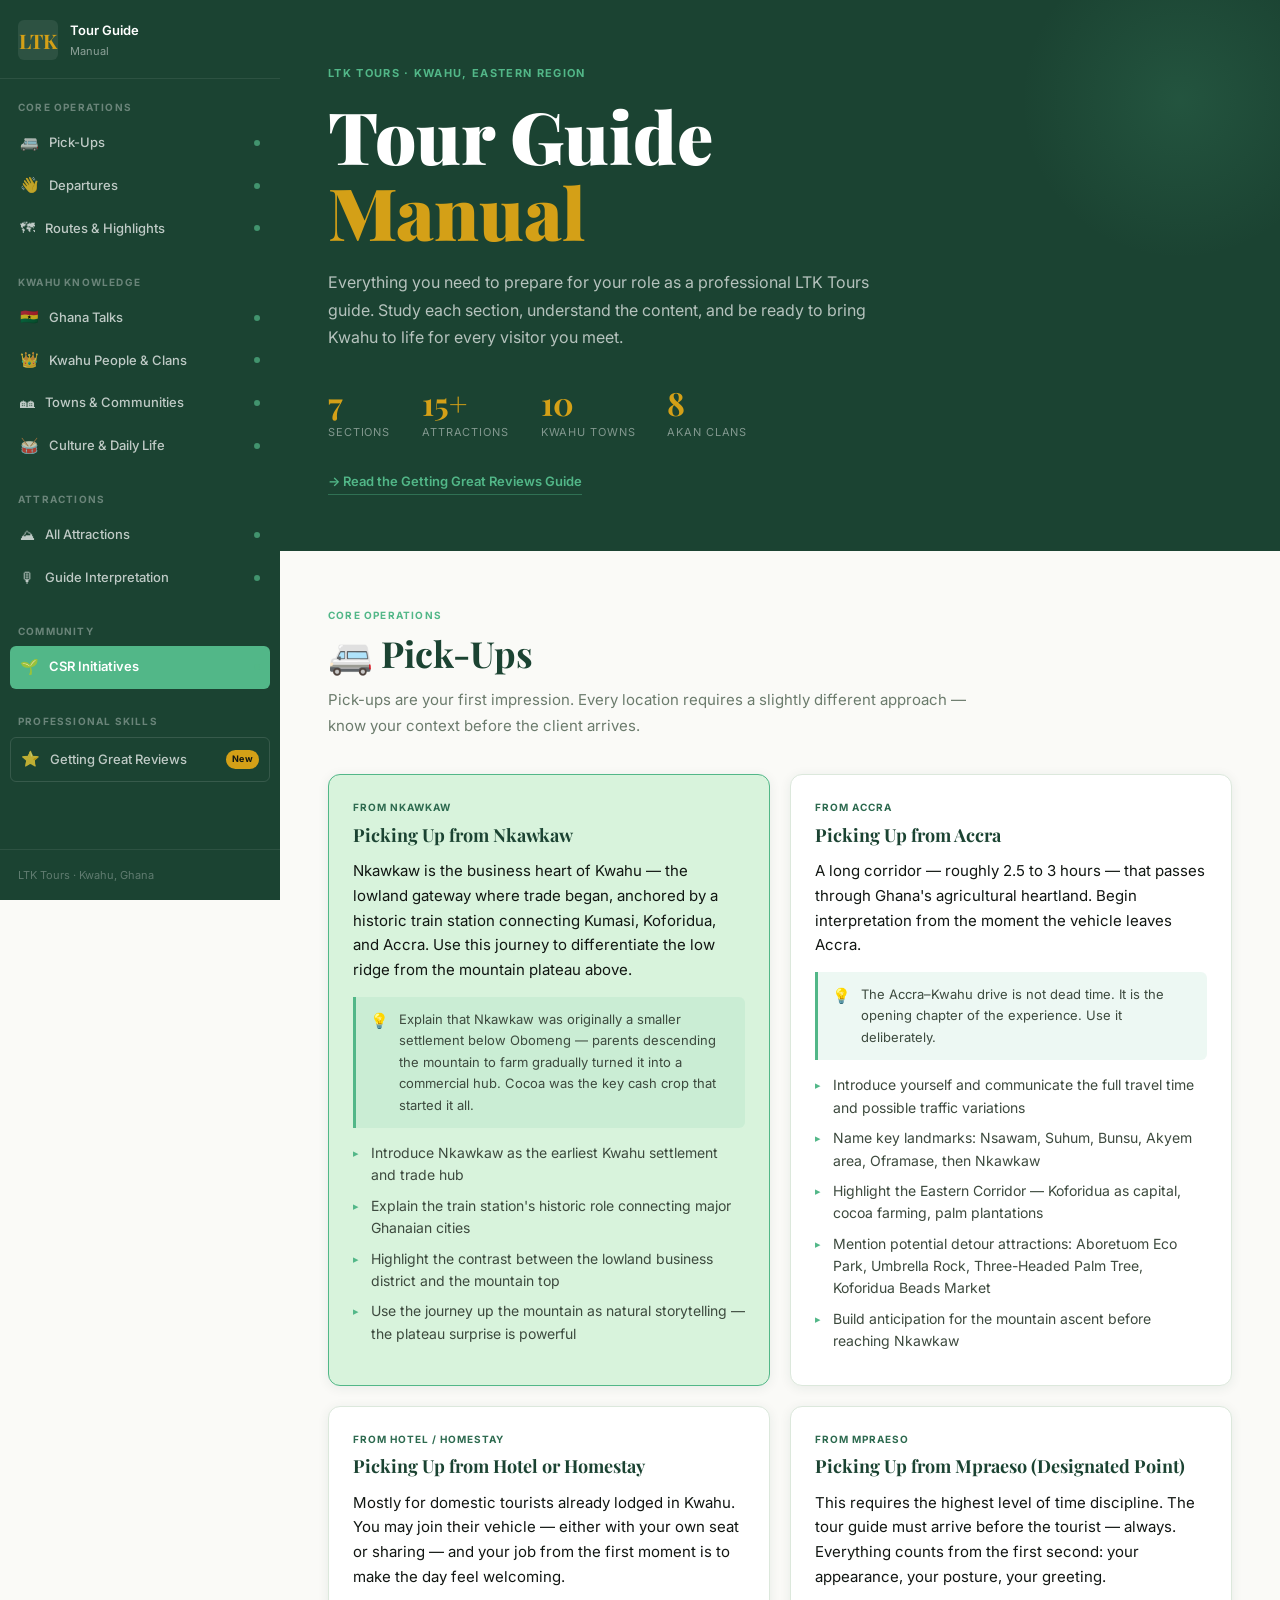
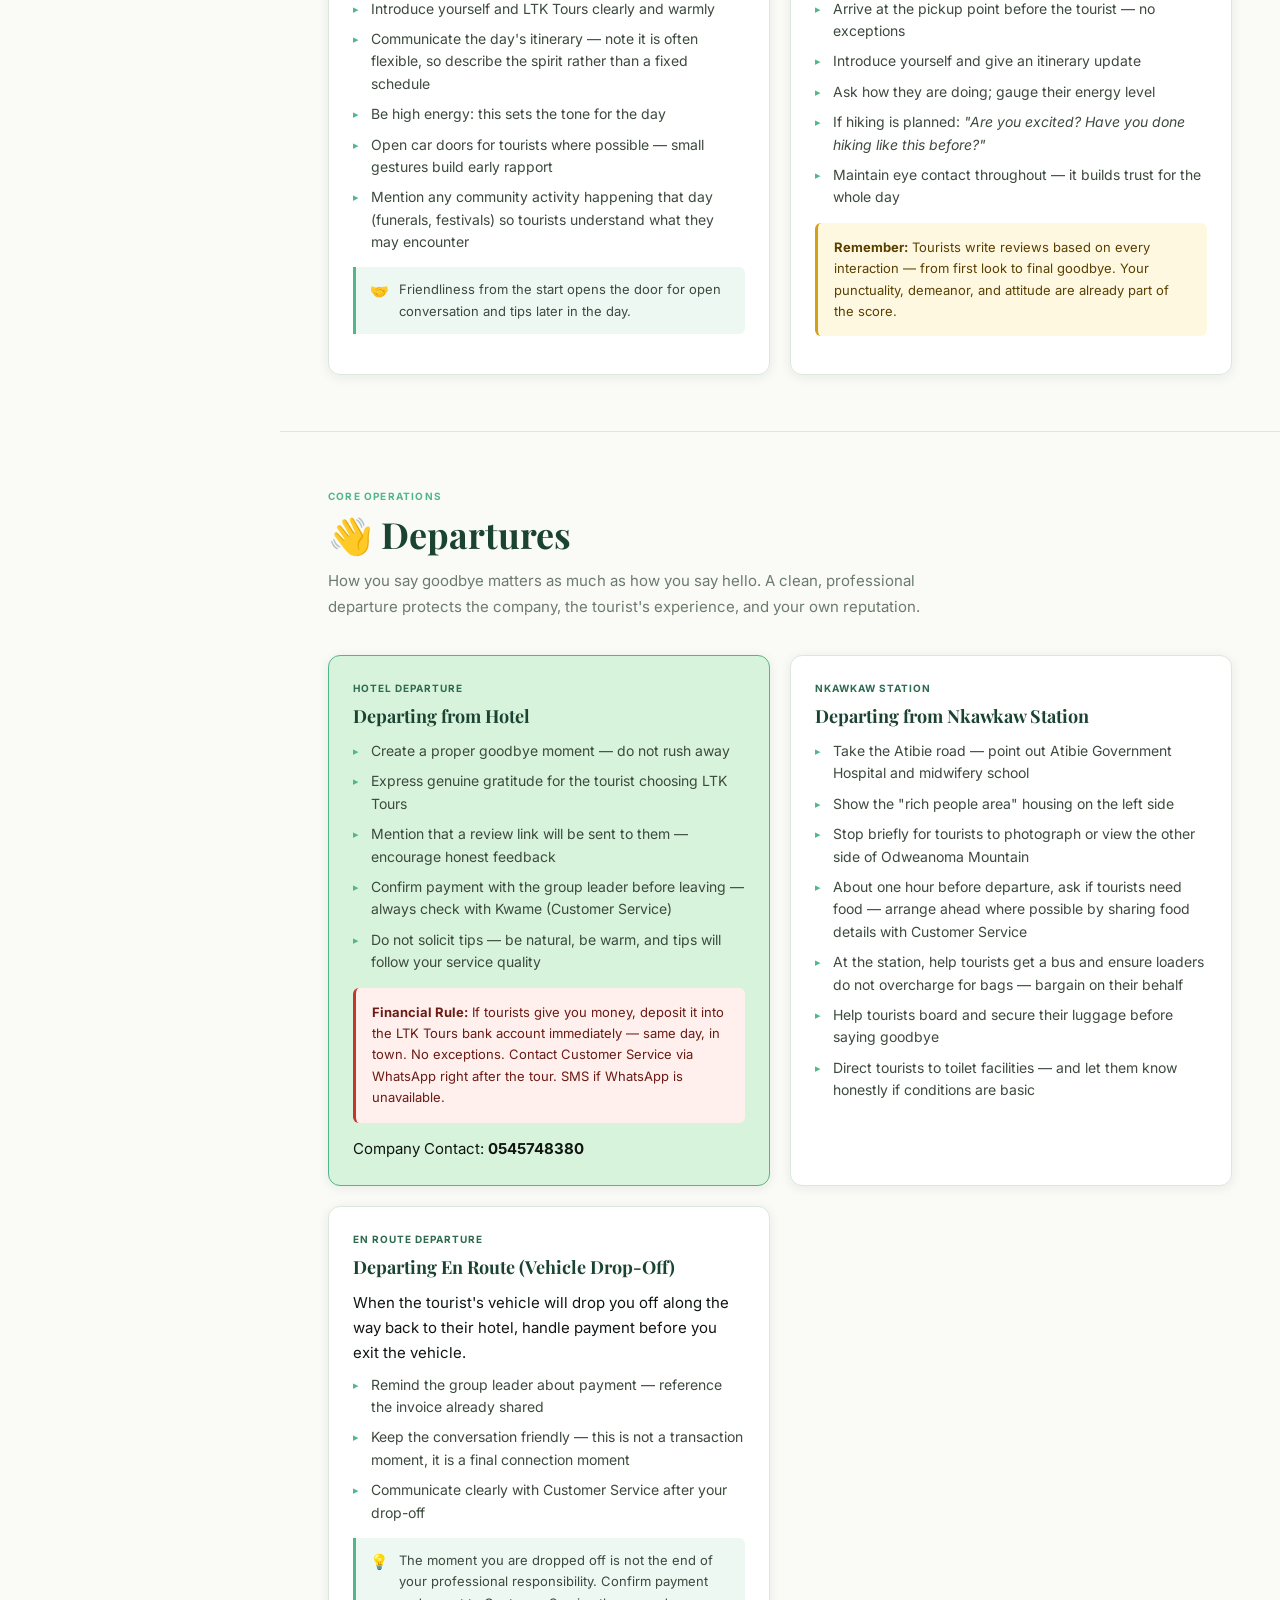
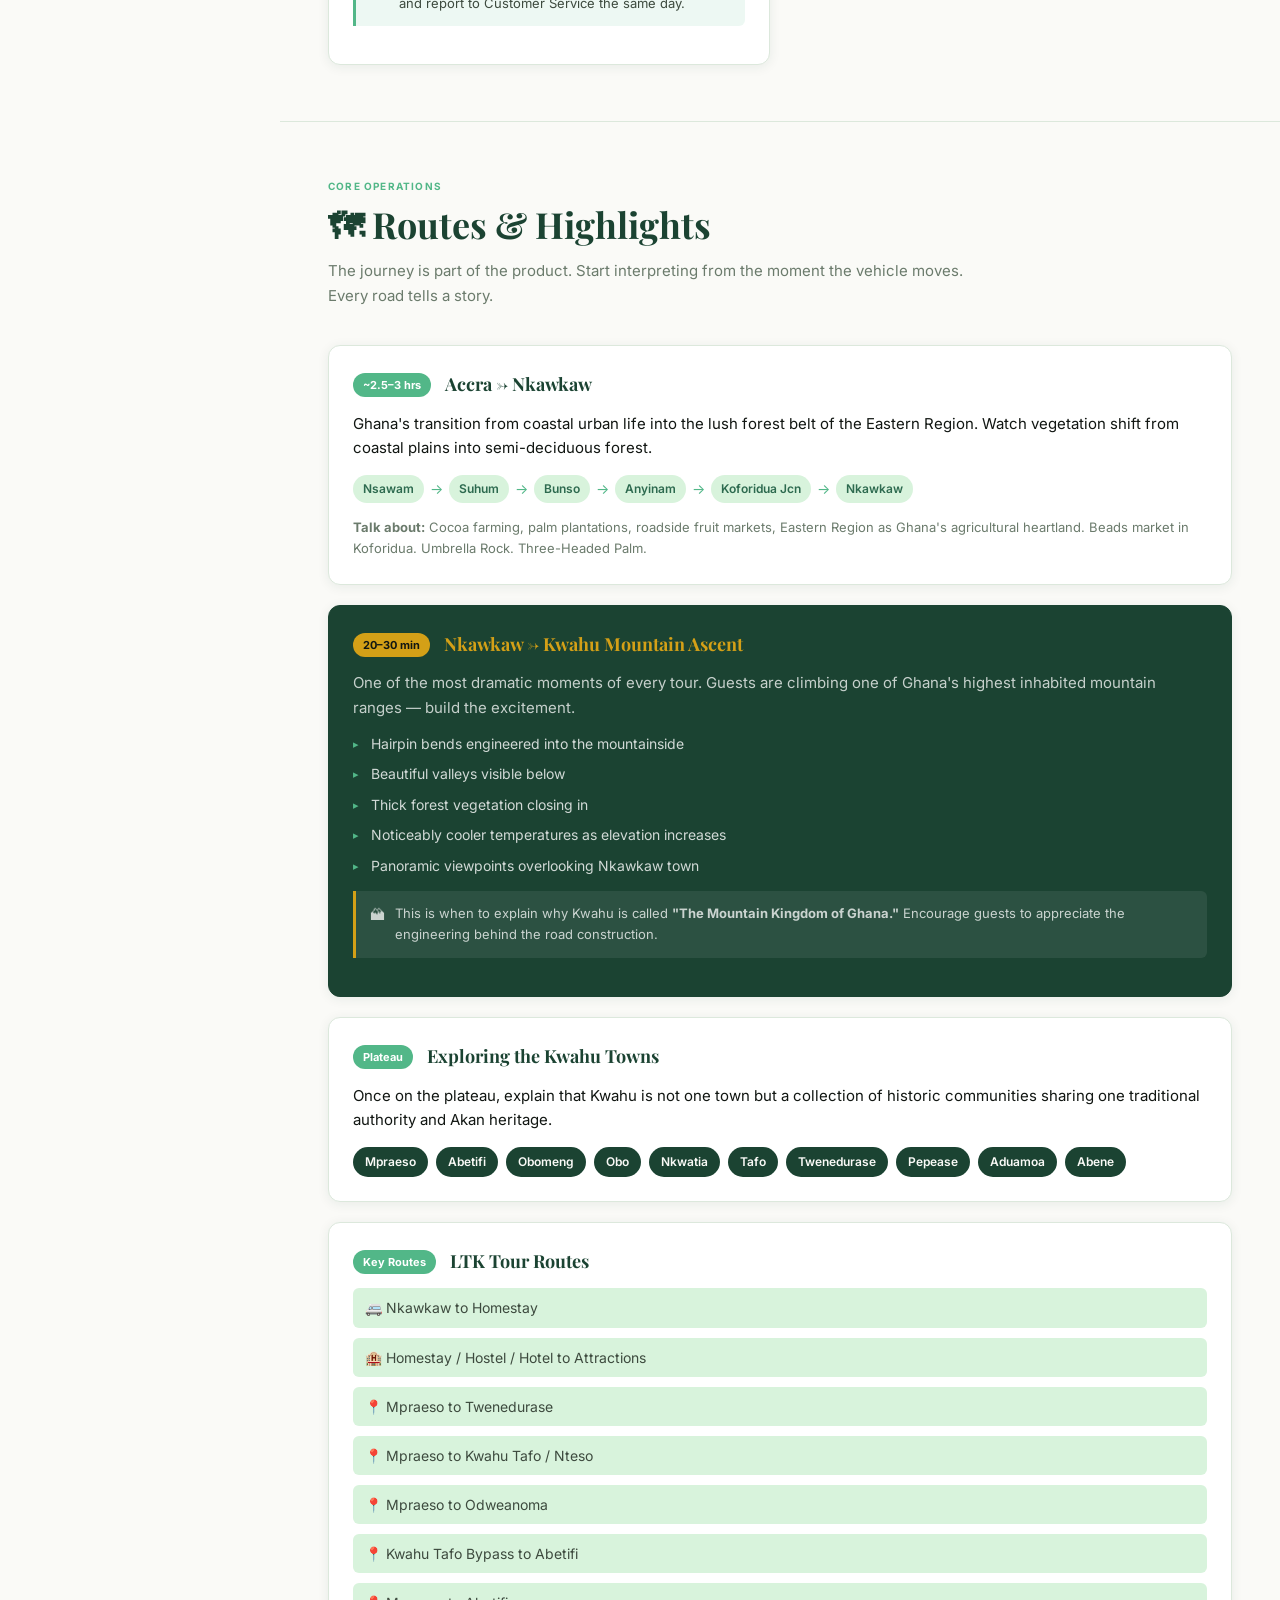
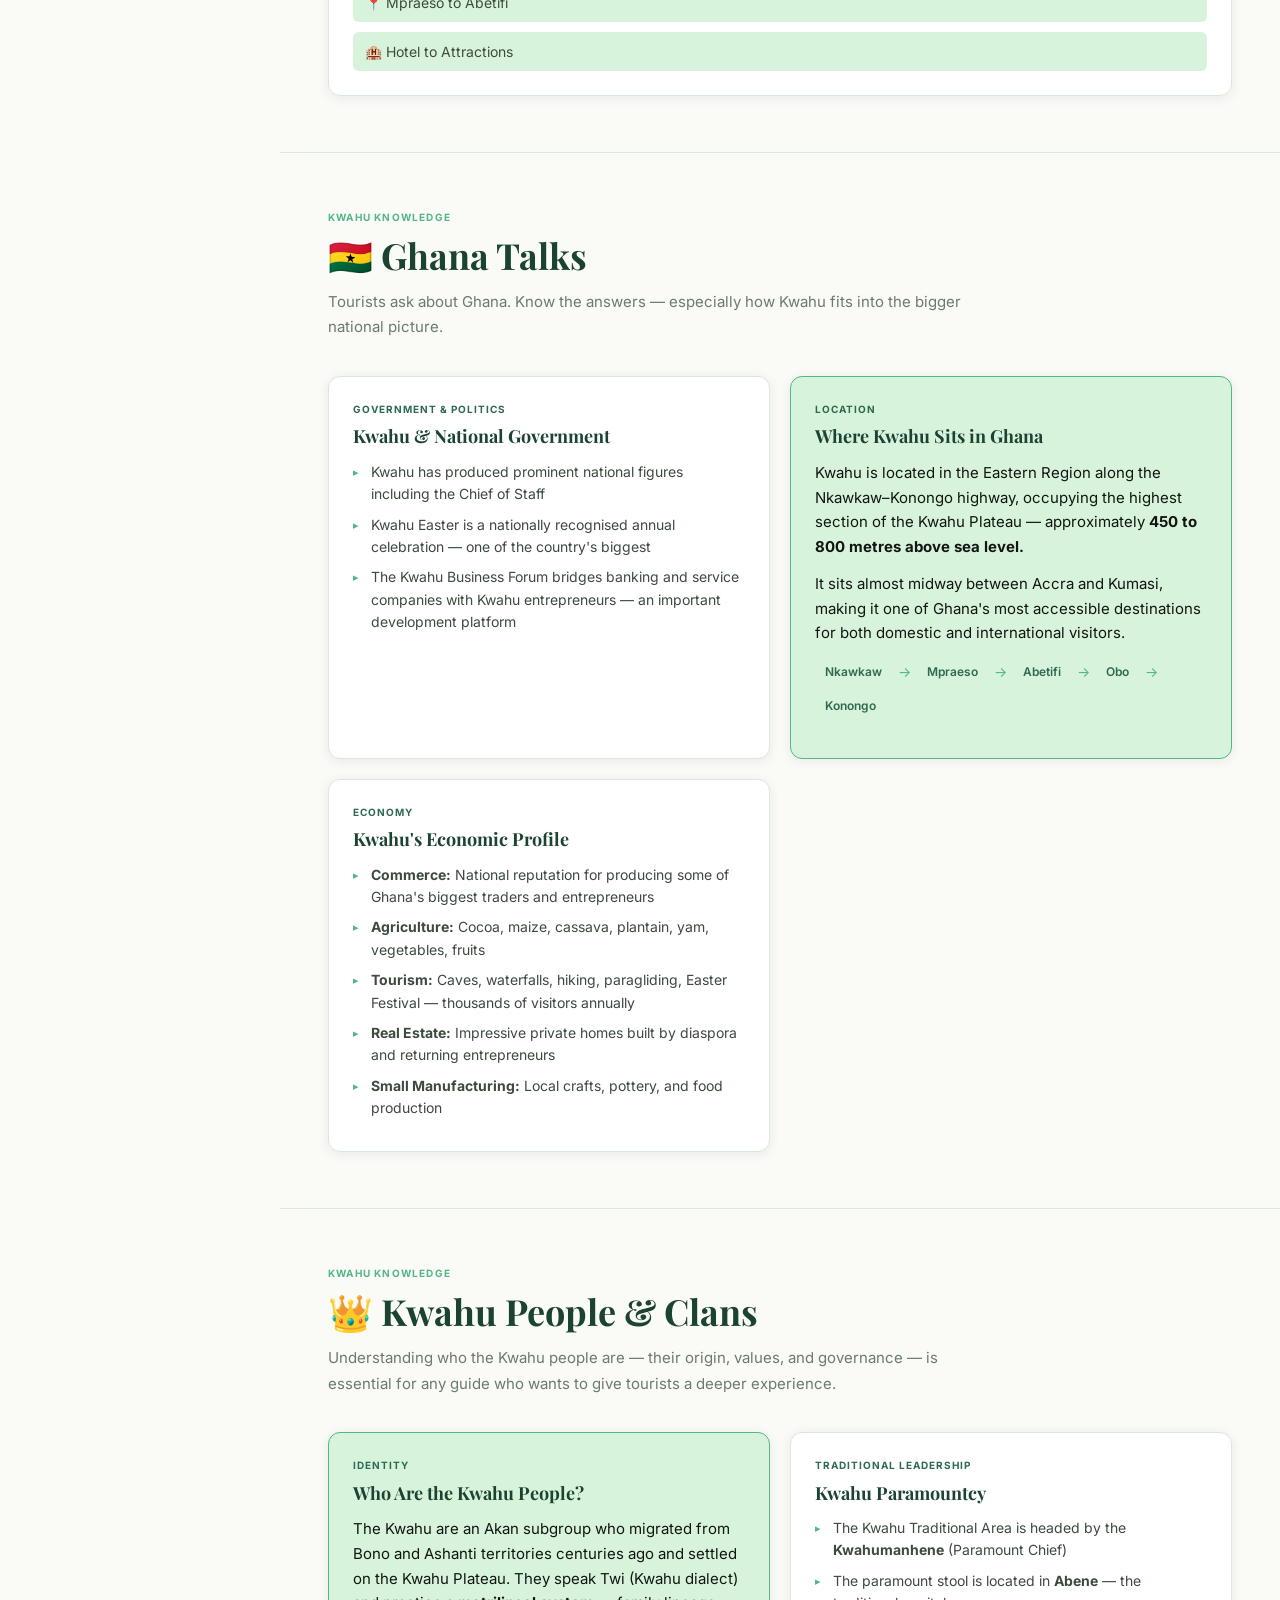
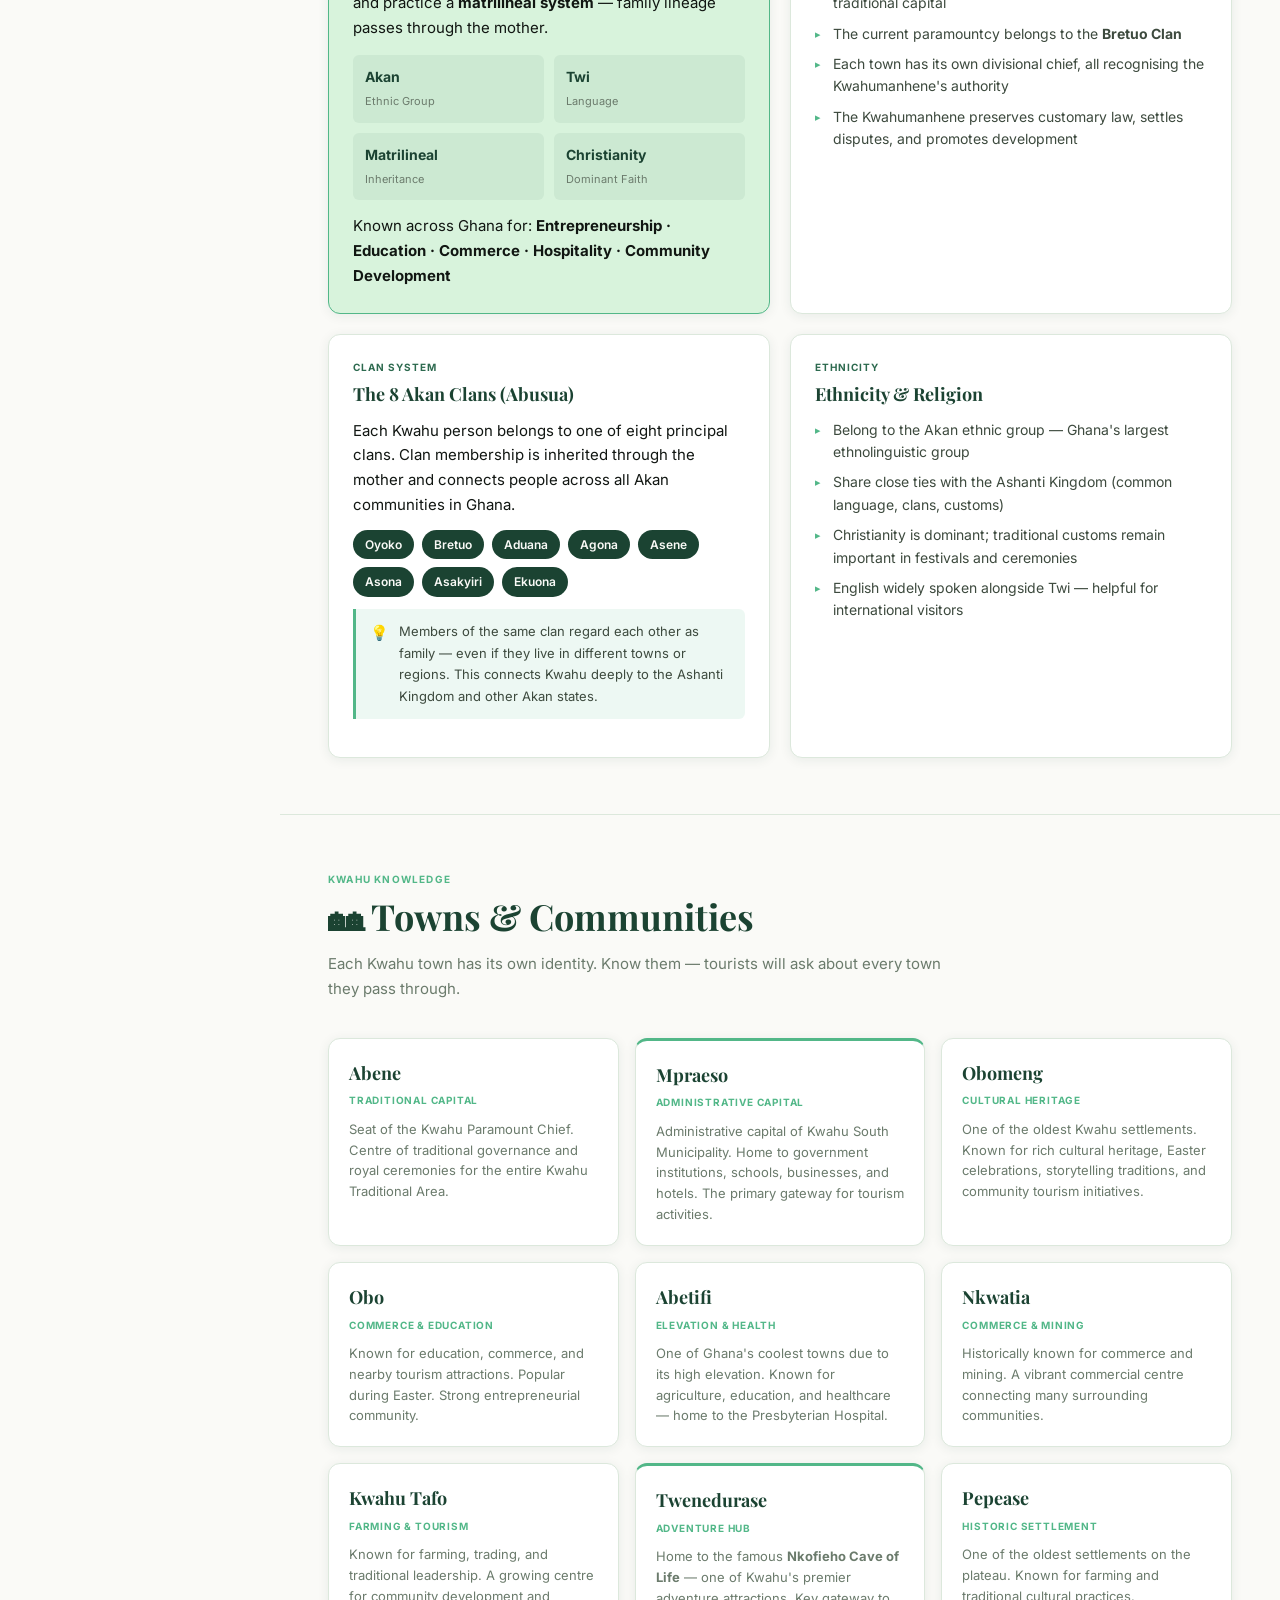
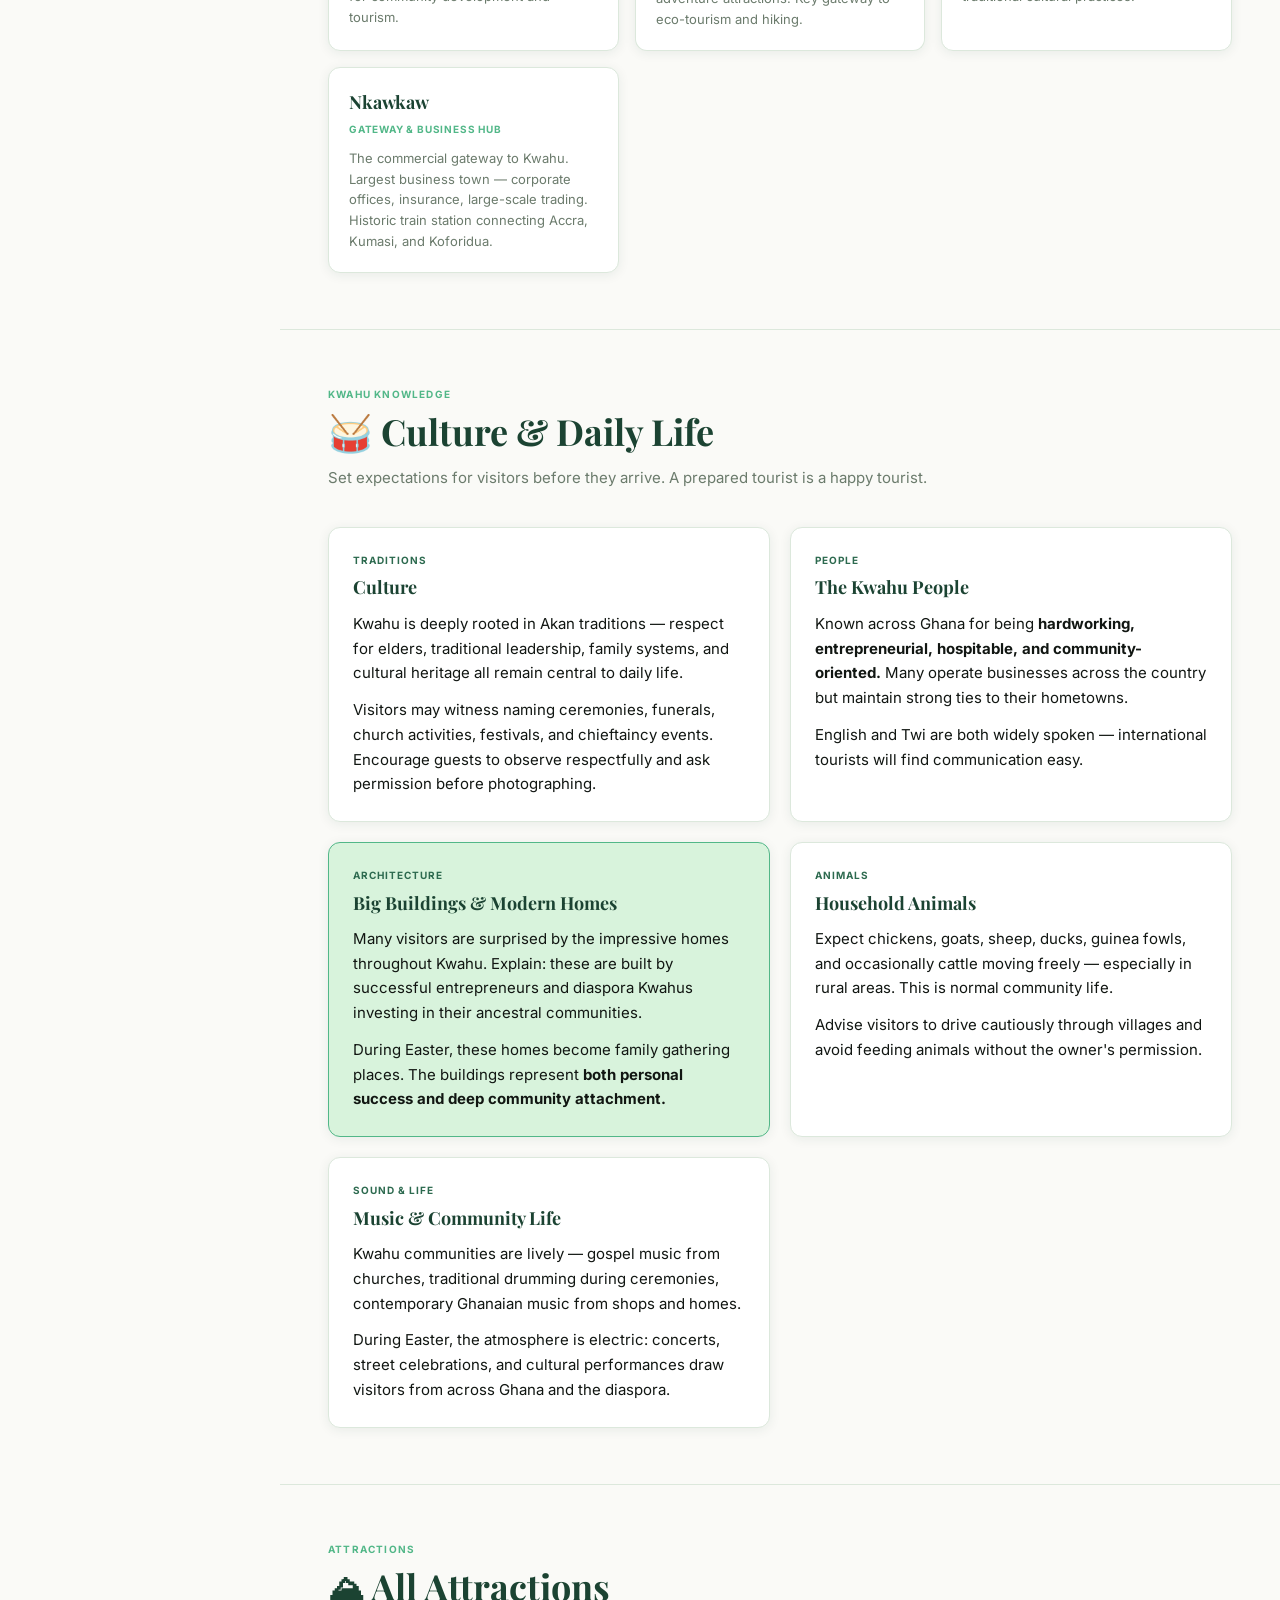
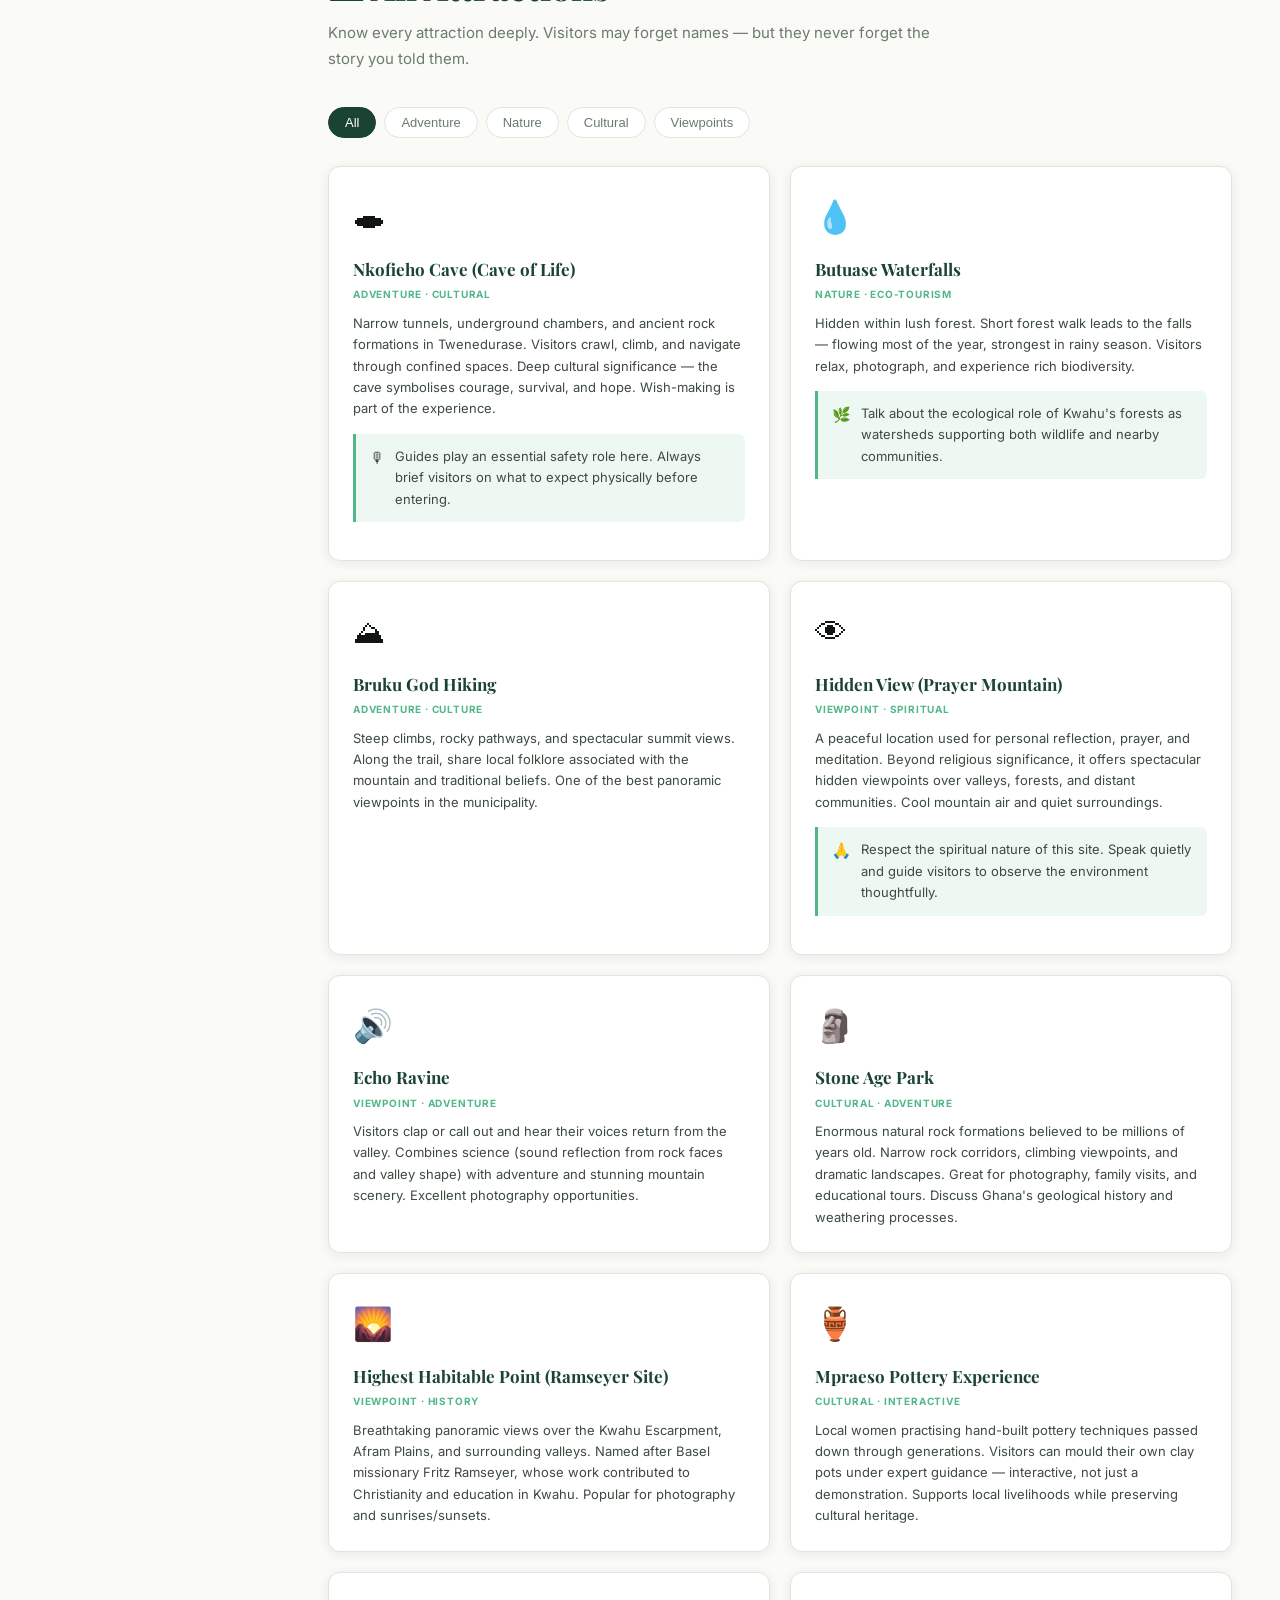
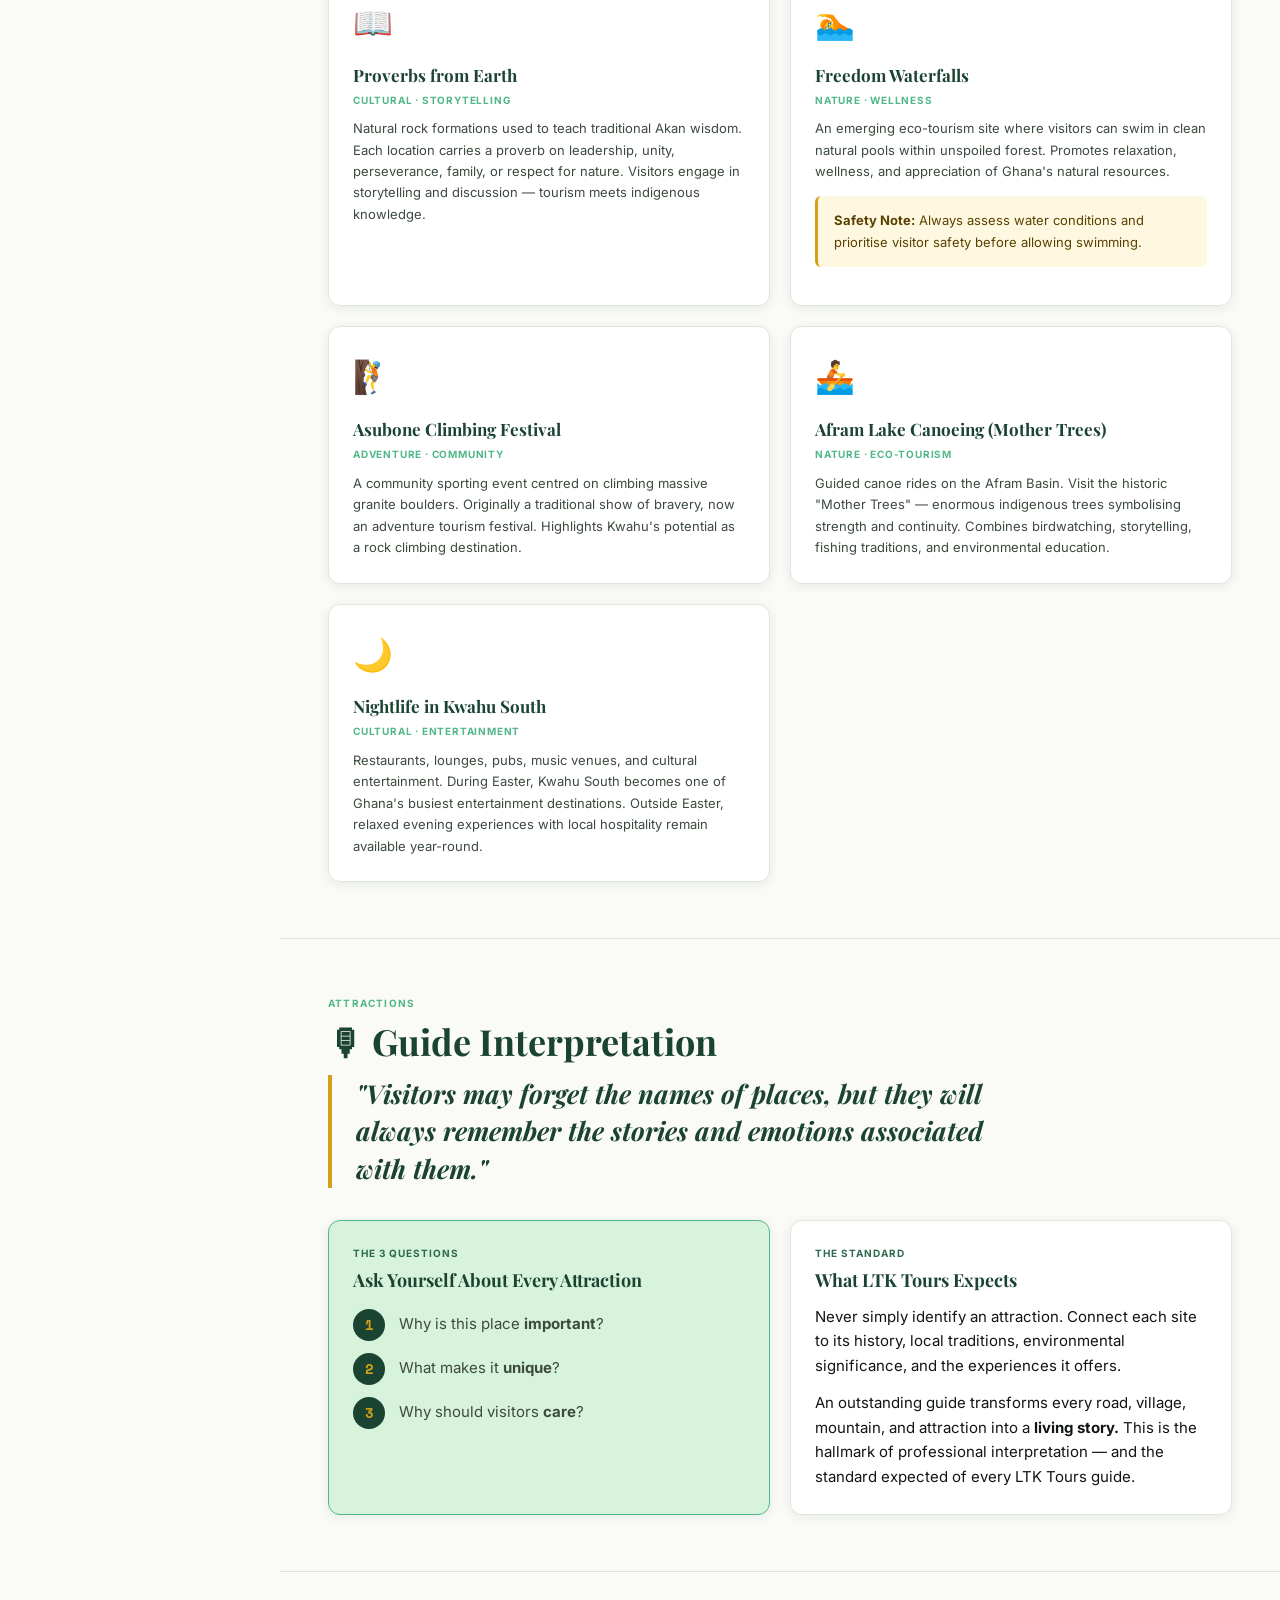
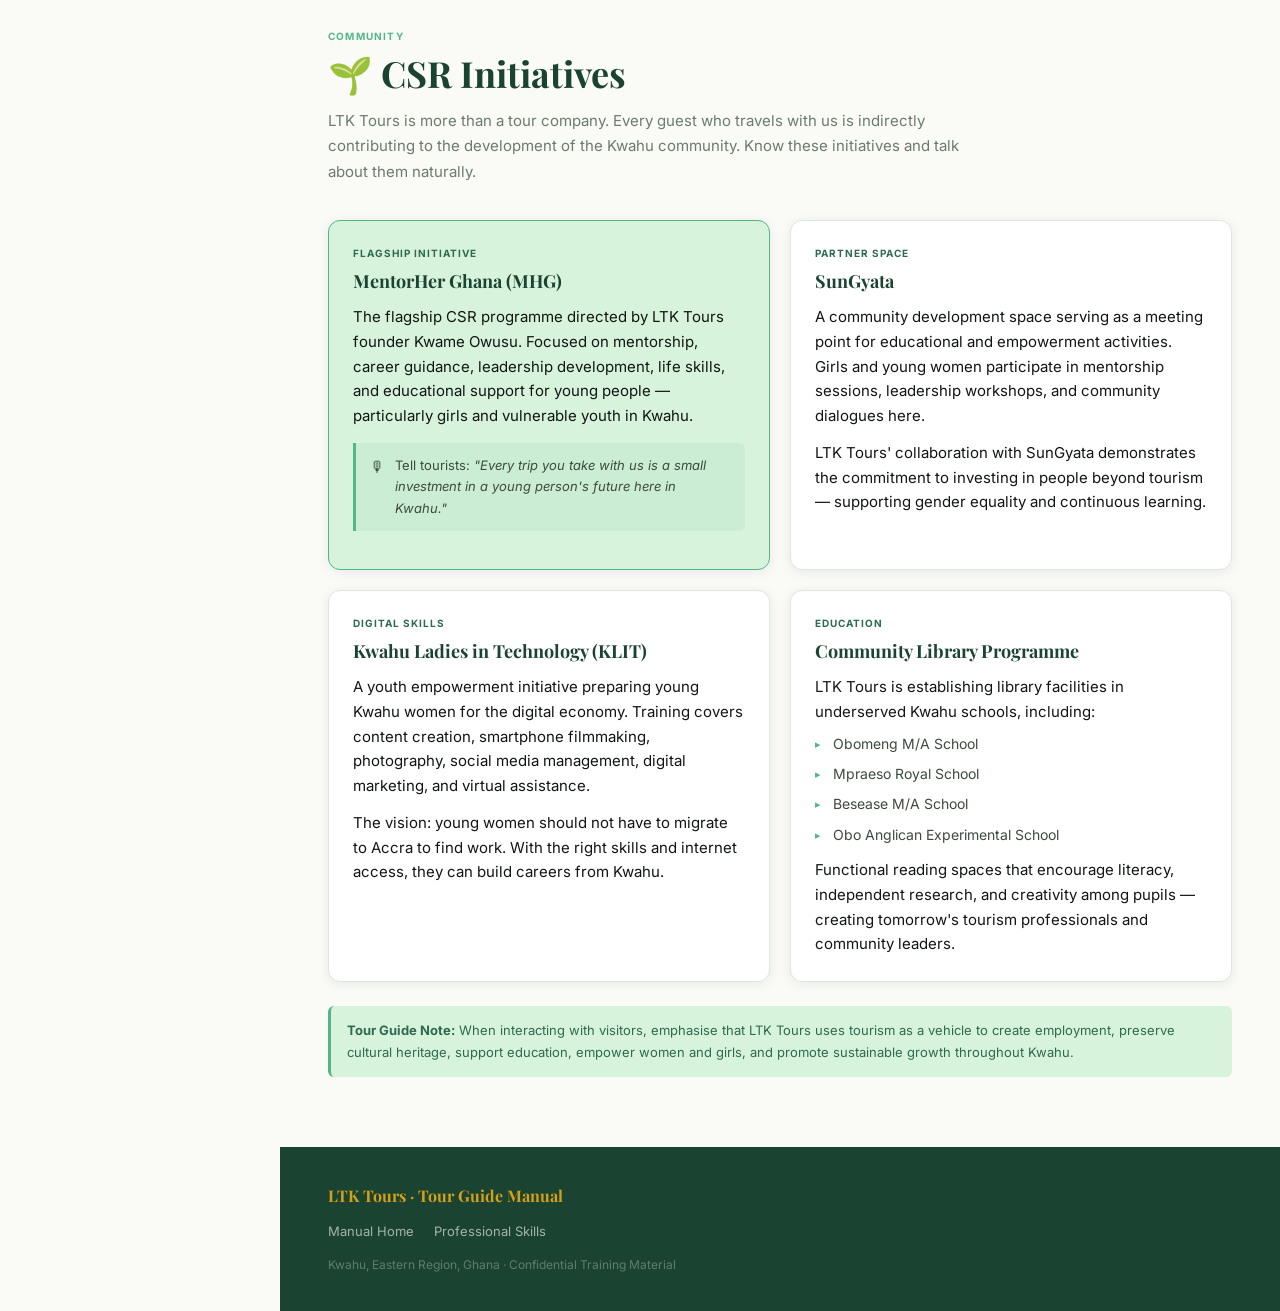
==== index.html @ dda0a0c6 "first commit" ====
<!DOCTYPE html>
<html lang="en">
<head>
  <meta charset="UTF-8" />
  <meta name="viewport" content="width=device-width, initial-scale=1.0" />
  <title>Tour Guide Manual — LTK Tours</title>
  <link rel="stylesheet" href="style.css" />
  <link href="https://fonts.googleapis.com/css2?family=Playfair+Display:wght@700;900&family=Inter:wght@400;500;600&family=Space+Mono:wght@400;700&display=swap" rel="stylesheet" />
</head>
<body>

  <!-- ── SIDEBAR NAV ─────────────────────────────────────────────────────── -->
  <nav class="sidebar" id="sidebar">
    <div class="sidebar-header">
      <div class="logo-mark">LTK</div>
      <div class="logo-text">
        <span class="logo-title">Tour Guide</span>
        <span class="logo-sub">Manual</span>
      </div>
      <button class="sidebar-close" id="sidebarClose" aria-label="Close menu">✕</button>
    </div>

    <div class="nav-section-label">Core Operations</div>
    <ul class="nav-list">
      <li><a href="#pickups" class="nav-link active" data-section="pickups">
        <span class="nav-icon">🚐</span> Pick-Ups
      </a></li>
      <li><a href="#departures" class="nav-link" data-section="departures">
        <span class="nav-icon">👋</span> Departures
      </a></li>
      <li><a href="#routes" class="nav-link" data-section="routes">
        <span class="nav-icon">🗺</span> Routes & Highlights
      </a></li>
    </ul>

    <div class="nav-section-label">Kwahu Knowledge</div>
    <ul class="nav-list">
      <li><a href="#ghana-talks" class="nav-link" data-section="ghana-talks">
        <span class="nav-icon">🇬🇭</span> Ghana Talks
      </a></li>
      <li><a href="#kwahu-people" class="nav-link" data-section="kwahu-people">
        <span class="nav-icon">👑</span> Kwahu People & Clans
      </a></li>
      <li><a href="#communities" class="nav-link" data-section="communities">
        <span class="nav-icon">🏘</span> Towns & Communities
      </a></li>
      <li><a href="#culture" class="nav-link" data-section="culture">
        <span class="nav-icon">🥁</span> Culture & Daily Life
      </a></li>
    </ul>

    <div class="nav-section-label">Attractions</div>
    <ul class="nav-list">
      <li><a href="#attractions" class="nav-link" data-section="attractions">
        <span class="nav-icon">⛰</span> All Attractions
      </a></li>
      <li><a href="#interpretation" class="nav-link" data-section="interpretation">
        <span class="nav-icon">🎙</span> Guide Interpretation
      </a></li>
    </ul>

    <div class="nav-section-label">Community</div>
    <ul class="nav-list">
      <li><a href="#csr" class="nav-link" data-section="csr">
        <span class="nav-icon">🌱</span> CSR Initiatives
      </a></li>
    </ul>

    <div class="nav-section-label">Professional Skills</div>
    <ul class="nav-list">
      <li><a href="professional.html" class="nav-link nav-link-page">
        <span class="nav-icon">⭐</span> Getting Great Reviews
        <span class="nav-badge">New</span>
      </a></li>
    </ul>

    <div class="sidebar-footer">
      <div class="sidebar-footer-text">LTK Tours · Kwahu, Ghana</div>
    </div>
  </nav>

  <!-- ── MOBILE TOP BAR ─────────────────────────────────────────────────── -->
  <header class="topbar">
    <button class="hamburger" id="hamburger" aria-label="Open menu">
      <span></span><span></span><span></span>
    </button>
    <div class="topbar-title">Tour Guide Manual</div>
    <a href="professional.html" class="topbar-cta">⭐ Reviews Guide</a>
  </header>

  <!-- ── OVERLAY ────────────────────────────────────────────────────────── -->
  <div class="overlay" id="overlay"></div>

  <!-- ── MAIN CONTENT ───────────────────────────────────────────────────── -->
  <main class="main" id="main">

    <!-- HERO -->
    <section class="hero">
      <div class="hero-eyebrow">LTK Tours · Kwahu, Eastern Region</div>
      <h1 class="hero-title">Tour Guide<br><em>Manual</em></h1>
      <p class="hero-sub">Everything you need to prepare for your role as a professional LTK Tours guide. Study each section, understand the content, and be ready to bring Kwahu to life for every visitor you meet.</p>
      <div class="hero-stats">
        <div class="stat"><span class="stat-num">7</span><span class="stat-label">Sections</span></div>
        <div class="stat"><span class="stat-num">15+</span><span class="stat-label">Attractions</span></div>
        <div class="stat"><span class="stat-num">10</span><span class="stat-label">Kwahu Towns</span></div>
        <div class="stat"><span class="stat-num">8</span><span class="stat-label">Akan Clans</span></div>
      </div>
      <a href="professional.html" class="hero-cta-secondary">→ Read the Getting Great Reviews Guide</a>
    </section>

    <!-- ── PICK-UPS ──────────────────────────────────────────────────────── -->
    <section class="content-section" id="pickups">
      <div class="section-label">Core Operations</div>
      <h2 class="section-title">🚐 Pick-Ups</h2>
      <p class="section-intro">Pick-ups are your first impression. Every location requires a slightly different approach — know your context before the client arrives.</p>

      <div class="card-grid">

        <div class="card card--accent">
          <div class="card-tag">From Nkawkaw</div>
          <h3 class="card-title">Picking Up from Nkawkaw</h3>
          <p>Nkawkaw is the business heart of Kwahu — the lowland gateway where trade began, anchored by a historic train station connecting Kumasi, Koforidua, and Accra. Use this journey to differentiate the low ridge from the mountain plateau above.</p>
          <div class="tip-box">
            <span class="tip-icon">💡</span>
            <p>Explain that Nkawkaw was originally a smaller settlement below Obomeng — parents descending the mountain to farm gradually turned it into a commercial hub. Cocoa was the key cash crop that started it all.</p>
          </div>
          <ul class="content-list">
            <li>Introduce Nkawkaw as the earliest Kwahu settlement and trade hub</li>
            <li>Explain the train station's historic role connecting major Ghanaian cities</li>
            <li>Highlight the contrast between the lowland business district and the mountain top</li>
            <li>Use the journey up the mountain as natural storytelling — the plateau surprise is powerful</li>
          </ul>
        </div>

        <div class="card">
          <div class="card-tag">From Accra</div>
          <h3 class="card-title">Picking Up from Accra</h3>
          <p>A long corridor — roughly 2.5 to 3 hours — that passes through Ghana's agricultural heartland. Begin interpretation from the moment the vehicle leaves Accra.</p>
          <div class="tip-box">
            <span class="tip-icon">💡</span>
            <p>The Accra–Kwahu drive is not dead time. It is the opening chapter of the experience. Use it deliberately.</p>
          </div>
          <ul class="content-list">
            <li>Introduce yourself and communicate the full travel time and possible traffic variations</li>
            <li>Name key landmarks: Nsawam, Suhum, Bunsu, Akyem area, Oframase, then Nkawkaw</li>
            <li>Highlight the Eastern Corridor — Koforidua as capital, cocoa farming, palm plantations</li>
            <li>Mention potential detour attractions: Aboretuom Eco Park, Umbrella Rock, Three-Headed Palm Tree, Koforidua Beads Market</li>
            <li>Build anticipation for the mountain ascent before reaching Nkawkaw</li>
          </ul>
        </div>

        <div class="card">
          <div class="card-tag">From Hotel / Homestay</div>
          <h3 class="card-title">Picking Up from Hotel or Homestay</h3>
          <p>Mostly for domestic tourists already lodged in Kwahu. You may join their vehicle — either with your own seat or sharing — and your job from the first moment is to make the day feel welcoming.</p>
          <ul class="content-list">
            <li>Introduce yourself and LTK Tours clearly and warmly</li>
            <li>Communicate the day's itinerary — note it is often flexible, so describe the spirit rather than a fixed schedule</li>
            <li>Be high energy: this sets the tone for the day</li>
            <li>Open car doors for tourists where possible — small gestures build early rapport</li>
            <li>Mention any community activity happening that day (funerals, festivals) so tourists understand what they may encounter</li>
          </ul>
          <div class="tip-box">
            <span class="tip-icon">🤝</span>
            <p>Friendliness from the start opens the door for open conversation and tips later in the day.</p>
          </div>
        </div>

        <div class="card">
          <div class="card-tag">From Mpraeso</div>
          <h3 class="card-title">Picking Up from Mpraeso (Designated Point)</h3>
          <p>This requires the highest level of time discipline. The tour guide must arrive before the tourist — always. Everything counts from the first second: your appearance, your posture, your greeting.</p>
          <ul class="content-list">
            <li>Arrive at the pickup point before the tourist — no exceptions</li>
            <li>Introduce yourself and give an itinerary update</li>
            <li>Ask how they are doing; gauge their energy level</li>
            <li>If hiking is planned: <em>"Are you excited? Have you done hiking like this before?"</em></li>
            <li>Maintain eye contact throughout — it builds trust for the whole day</li>
          </ul>
          <div class="callout callout--gold">
            <strong>Remember:</strong> Tourists write reviews based on every interaction — from first look to final goodbye. Your punctuality, demeanor, and attitude are already part of the score.
          </div>
        </div>

      </div>
    </section>

    <!-- ── DEPARTURES ────────────────────────────────────────────────────── -->
    <section class="content-section" id="departures">
      <div class="section-label">Core Operations</div>
      <h2 class="section-title">👋 Departures</h2>
      <p class="section-intro">How you say goodbye matters as much as how you say hello. A clean, professional departure protects the company, the tourist's experience, and your own reputation.</p>

      <div class="card-grid">

        <div class="card card--accent">
          <div class="card-tag">Hotel Departure</div>
          <h3 class="card-title">Departing from Hotel</h3>
          <ul class="content-list">
            <li>Create a proper goodbye moment — do not rush away</li>
            <li>Express genuine gratitude for the tourist choosing LTK Tours</li>
            <li>Mention that a review link will be sent to them — encourage honest feedback</li>
            <li>Confirm payment with the group leader before leaving — always check with Kwame (Customer Service)</li>
            <li>Do not solicit tips — be natural, be warm, and tips will follow your service quality</li>
          </ul>
          <div class="callout callout--red">
            <strong>Financial Rule:</strong> If tourists give you money, deposit it into the LTK Tours bank account immediately — same day, in town. No exceptions. Contact Customer Service via WhatsApp right after the tour. SMS if WhatsApp is unavailable.
          </div>
          <p class="mt-1">Company Contact: <strong>0545748380</strong></p>
        </div>

        <div class="card">
          <div class="card-tag">Nkawkaw Station</div>
          <h3 class="card-title">Departing from Nkawkaw Station</h3>
          <ul class="content-list">
            <li>Take the Atibie road — point out Atibie Government Hospital and midwifery school</li>
            <li>Show the "rich people area" housing on the left side</li>
            <li>Stop briefly for tourists to photograph or view the other side of Odweanoma Mountain</li>
            <li>About one hour before departure, ask if tourists need food — arrange ahead where possible by sharing food details with Customer Service</li>
            <li>At the station, help tourists get a bus and ensure loaders do not overcharge for bags — bargain on their behalf</li>
            <li>Help tourists board and secure their luggage before saying goodbye</li>
            <li>Direct tourists to toilet facilities — and let them know honestly if conditions are basic</li>
          </ul>
        </div>

        <div class="card">
          <div class="card-tag">En Route Departure</div>
          <h3 class="card-title">Departing En Route (Vehicle Drop-Off)</h3>
          <p>When the tourist's vehicle will drop you off along the way back to their hotel, handle payment before you exit the vehicle.</p>
          <ul class="content-list">
            <li>Remind the group leader about payment — reference the invoice already shared</li>
            <li>Keep the conversation friendly — this is not a transaction moment, it is a final connection moment</li>
            <li>Communicate clearly with Customer Service after your drop-off</li>
          </ul>
          <div class="tip-box">
            <span class="tip-icon">💡</span>
            <p>The moment you are dropped off is not the end of your professional responsibility. Confirm payment and report to Customer Service the same day.</p>
          </div>
        </div>

      </div>
    </section>

    <!-- ── ROUTES ────────────────────────────────────────────────────────── -->
    <section class="content-section" id="routes">
      <div class="section-label">Core Operations</div>
      <h2 class="section-title">🗺 Routes & Highlights</h2>
      <p class="section-intro">The journey is part of the product. Start interpreting from the moment the vehicle moves. Every road tells a story.</p>

      <div class="route-list">

        <div class="route-card">
          <div class="route-header">
            <div class="route-duration">~2.5–3 hrs</div>
            <h3 class="route-name">Accra → Nkawkaw</h3>
          </div>
          <p>Ghana's transition from coastal urban life into the lush forest belt of the Eastern Region. Watch vegetation shift from coastal plains into semi-deciduous forest.</p>
          <div class="route-stops">
            <span class="stop">Nsawam</span>
            <span class="stop-arrow">→</span>
            <span class="stop">Suhum</span>
            <span class="stop-arrow">→</span>
            <span class="stop">Bunso</span>
            <span class="stop-arrow">→</span>
            <span class="stop">Anyinam</span>
            <span class="stop-arrow">→</span>
            <span class="stop">Koforidua Jcn</span>
            <span class="stop-arrow">→</span>
            <span class="stop">Nkawkaw</span>
          </div>
          <p class="route-talk"><strong>Talk about:</strong> Cocoa farming, palm plantations, roadside fruit markets, Eastern Region as Ghana's agricultural heartland. Beads market in Koforidua. Umbrella Rock. Three-Headed Palm.</p>
        </div>

        <div class="route-card route-card--highlight">
          <div class="route-header">
            <div class="route-duration">20–30 min</div>
            <h3 class="route-name">Nkawkaw → Kwahu Mountain Ascent</h3>
          </div>
          <p>One of the most dramatic moments of every tour. Guests are climbing one of Ghana's highest inhabited mountain ranges — build the excitement.</p>
          <ul class="content-list mt-1">
            <li>Hairpin bends engineered into the mountainside</li>
            <li>Beautiful valleys visible below</li>
            <li>Thick forest vegetation closing in</li>
            <li>Noticeably cooler temperatures as elevation increases</li>
            <li>Panoramic viewpoints overlooking Nkawkaw town</li>
          </ul>
          <div class="tip-box">
            <span class="tip-icon">🏔</span>
            <p>This is when to explain why Kwahu is called <strong>"The Mountain Kingdom of Ghana."</strong> Encourage guests to appreciate the engineering behind the road construction.</p>
          </div>
        </div>

        <div class="route-card">
          <div class="route-header">
            <div class="route-duration">Plateau</div>
            <h3 class="route-name">Exploring the Kwahu Towns</h3>
          </div>
          <p>Once on the plateau, explain that Kwahu is not one town but a collection of historic communities sharing one traditional authority and Akan heritage.</p>
          <div class="towns-grid">
            <span class="town-tag">Mpraeso</span>
            <span class="town-tag">Abetifi</span>
            <span class="town-tag">Obomeng</span>
            <span class="town-tag">Obo</span>
            <span class="town-tag">Nkwatia</span>
            <span class="town-tag">Tafo</span>
            <span class="town-tag">Twenedurase</span>
            <span class="town-tag">Pepease</span>
            <span class="town-tag">Aduamoa</span>
            <span class="town-tag">Abene</span>
          </div>
        </div>

        <div class="route-card">
          <div class="route-header">
            <div class="route-duration">Key Routes</div>
            <h3 class="route-name">LTK Tour Routes</h3>
          </div>
          <div class="route-list-simple">
            <div class="route-item">🚐 Nkawkaw to Homestay</div>
            <div class="route-item">🏨 Homestay / Hostel / Hotel to Attractions</div>
            <div class="route-item">📍 Mpraeso to Twenedurase</div>
            <div class="route-item">📍 Mpraeso to Kwahu Tafo / Nteso</div>
            <div class="route-item">📍 Mpraeso to Odweanoma</div>
            <div class="route-item">📍 Kwahu Tafo Bypass to Abetifi</div>
            <div class="route-item">📍 Mpraeso to Abetifi</div>
            <div class="route-item">🏨 Hotel to Attractions</div>
          </div>
        </div>

      </div>
    </section>

    <!-- ── GHANA TALKS ───────────────────────────────────────────────────── -->
    <section class="content-section" id="ghana-talks">
      <div class="section-label">Kwahu Knowledge</div>
      <h2 class="section-title">🇬🇭 Ghana Talks</h2>
      <p class="section-intro">Tourists ask about Ghana. Know the answers — especially how Kwahu fits into the bigger national picture.</p>

      <div class="card-grid">

        <div class="card">
          <div class="card-tag">Government & Politics</div>
          <h3 class="card-title">Kwahu & National Government</h3>
          <ul class="content-list">
            <li>Kwahu has produced prominent national figures including the Chief of Staff</li>
            <li>Kwahu Easter is a nationally recognised annual celebration — one of the country's biggest</li>
            <li>The Kwahu Business Forum bridges banking and service companies with Kwahu entrepreneurs — an important development platform</li>
          </ul>
        </div>

        <div class="card card--accent">
          <div class="card-tag">Location</div>
          <h3 class="card-title">Where Kwahu Sits in Ghana</h3>
          <p>Kwahu is located in the Eastern Region along the Nkawkaw–Konongo highway, occupying the highest section of the Kwahu Plateau — approximately <strong>450 to 800 metres above sea level.</strong></p>
          <p class="mt-1">It sits almost midway between Accra and Kumasi, making it one of Ghana's most accessible destinations for both domestic and international visitors.</p>
          <div class="route-stops mt-1">
            <span class="stop">Nkawkaw</span>
            <span class="stop-arrow">→</span>
            <span class="stop">Mpraeso</span>
            <span class="stop-arrow">→</span>
            <span class="stop">Abetifi</span>
            <span class="stop-arrow">→</span>
            <span class="stop">Obo</span>
            <span class="stop-arrow">→</span>
            <span class="stop">Konongo</span>
          </div>
        </div>

        <div class="card">
          <div class="card-tag">Economy</div>
          <h3 class="card-title">Kwahu's Economic Profile</h3>
          <ul class="content-list">
            <li><strong>Commerce:</strong> National reputation for producing some of Ghana's biggest traders and entrepreneurs</li>
            <li><strong>Agriculture:</strong> Cocoa, maize, cassava, plantain, yam, vegetables, fruits</li>
            <li><strong>Tourism:</strong> Caves, waterfalls, hiking, paragliding, Easter Festival — thousands of visitors annually</li>
            <li><strong>Real Estate:</strong> Impressive private homes built by diaspora and returning entrepreneurs</li>
            <li><strong>Small Manufacturing:</strong> Local crafts, pottery, and food production</li>
          </ul>
        </div>

      </div>
    </section>

    <!-- ── KWAHU PEOPLE ──────────────────────────────────────────────────── -->
    <section class="content-section" id="kwahu-people">
      <div class="section-label">Kwahu Knowledge</div>
      <h2 class="section-title">👑 Kwahu People & Clans</h2>
      <p class="section-intro">Understanding who the Kwahu people are — their origin, values, and governance — is essential for any guide who wants to give tourists a deeper experience.</p>

      <div class="card-grid">

        <div class="card card--accent">
          <div class="card-tag">Identity</div>
          <h3 class="card-title">Who Are the Kwahu People?</h3>
          <p>The Kwahu are an Akan subgroup who migrated from Bono and Ashanti territories centuries ago and settled on the Kwahu Plateau. They speak Twi (Kwahu dialect) and practice a <strong>matrilineal system</strong> — family lineage passes through the mother.</p>
          <div class="fact-grid">
            <div class="fact-item"><span class="fact-val">Akan</span><span class="fact-label">Ethnic Group</span></div>
            <div class="fact-item"><span class="fact-val">Twi</span><span class="fact-label">Language</span></div>
            <div class="fact-item"><span class="fact-val">Matrilineal</span><span class="fact-label">Inheritance</span></div>
            <div class="fact-item"><span class="fact-val">Christianity</span><span class="fact-label">Dominant Faith</span></div>
          </div>
          <p class="mt-1">Known across Ghana for: <strong>Entrepreneurship · Education · Commerce · Hospitality · Community Development</strong></p>
        </div>

        <div class="card">
          <div class="card-tag">Traditional Leadership</div>
          <h3 class="card-title">Kwahu Paramountcy</h3>
          <ul class="content-list">
            <li>The Kwahu Traditional Area is headed by the <strong>Kwahumanhene</strong> (Paramount Chief)</li>
            <li>The paramount stool is located in <strong>Abene</strong> — the traditional capital</li>
            <li>The current paramountcy belongs to the <strong>Bretuo Clan</strong></li>
            <li>Each town has its own divisional chief, all recognising the Kwahumanhene's authority</li>
            <li>The Kwahumanhene preserves customary law, settles disputes, and promotes development</li>
          </ul>
        </div>

        <div class="card">
          <div class="card-tag">Clan System</div>
          <h3 class="card-title">The 8 Akan Clans (Abusua)</h3>
          <p class="mb-1">Each Kwahu person belongs to one of eight principal clans. Clan membership is inherited through the mother and connects people across all Akan communities in Ghana.</p>
          <div class="clans-grid">
            <div class="clan-tag">Oyoko</div>
            <div class="clan-tag">Bretuo</div>
            <div class="clan-tag">Aduana</div>
            <div class="clan-tag">Agona</div>
            <div class="clan-tag">Asene</div>
            <div class="clan-tag">Asona</div>
            <div class="clan-tag">Asakyiri</div>
            <div class="clan-tag">Ekuona</div>
          </div>
          <div class="tip-box mt-1">
            <span class="tip-icon">💡</span>
            <p>Members of the same clan regard each other as family — even if they live in different towns or regions. This connects Kwahu deeply to the Ashanti Kingdom and other Akan states.</p>
          </div>
        </div>

        <div class="card">
          <div class="card-tag">Ethnicity</div>
          <h3 class="card-title">Ethnicity & Religion</h3>
          <ul class="content-list">
            <li>Belong to the Akan ethnic group — Ghana's largest ethnolinguistic group</li>
            <li>Share close ties with the Ashanti Kingdom (common language, clans, customs)</li>
            <li>Christianity is dominant; traditional customs remain important in festivals and ceremonies</li>
            <li>English widely spoken alongside Twi — helpful for international visitors</li>
          </ul>
        </div>

      </div>
    </section>

    <!-- ── COMMUNITIES ───────────────────────────────────────────────────── -->
    <section class="content-section" id="communities">
      <div class="section-label">Kwahu Knowledge</div>
      <h2 class="section-title">🏘 Towns & Communities</h2>
      <p class="section-intro">Each Kwahu town has its own identity. Know them — tourists will ask about every town they pass through.</p>

      <div class="towns-detail-grid">

        <div class="town-card">
          <div class="town-name">Abene</div>
          <div class="town-role">Traditional Capital</div>
          <p>Seat of the Kwahu Paramount Chief. Centre of traditional governance and royal ceremonies for the entire Kwahu Traditional Area.</p>
        </div>

        <div class="town-card town-card--highlight">
          <div class="town-name">Mpraeso</div>
          <div class="town-role">Administrative Capital</div>
          <p>Administrative capital of Kwahu South Municipality. Home to government institutions, schools, businesses, and hotels. The primary gateway for tourism activities.</p>
        </div>

        <div class="town-card">
          <div class="town-name">Obomeng</div>
          <div class="town-role">Cultural Heritage</div>
          <p>One of the oldest Kwahu settlements. Known for rich cultural heritage, Easter celebrations, storytelling traditions, and community tourism initiatives.</p>
        </div>

        <div class="town-card">
          <div class="town-name">Obo</div>
          <div class="town-role">Commerce & Education</div>
          <p>Known for education, commerce, and nearby tourism attractions. Popular during Easter. Strong entrepreneurial community.</p>
        </div>

        <div class="town-card">
          <div class="town-name">Abetifi</div>
          <div class="town-role">Elevation & Health</div>
          <p>One of Ghana's coolest towns due to its high elevation. Known for agriculture, education, and healthcare — home to the Presbyterian Hospital.</p>
        </div>

        <div class="town-card">
          <div class="town-name">Nkwatia</div>
          <div class="town-role">Commerce & Mining</div>
          <p>Historically known for commerce and mining. A vibrant commercial centre connecting many surrounding communities.</p>
        </div>

        <div class="town-card">
          <div class="town-name">Kwahu Tafo</div>
          <div class="town-role">Farming & Tourism</div>
          <p>Known for farming, trading, and traditional leadership. A growing centre for community development and tourism.</p>
        </div>

        <div class="town-card town-card--highlight">
          <div class="town-name">Twenedurase</div>
          <div class="town-role">Adventure Hub</div>
          <p>Home to the famous <strong>Nkofieho Cave of Life</strong> — one of Kwahu's premier adventure attractions. Key gateway to eco-tourism and hiking.</p>
        </div>

        <div class="town-card">
          <div class="town-name">Pepease</div>
          <div class="town-role">Historic Settlement</div>
          <p>One of the oldest settlements on the plateau. Known for farming and traditional cultural practices.</p>
        </div>

        <div class="town-card">
          <div class="town-name">Nkawkaw</div>
          <div class="town-role">Gateway & Business Hub</div>
          <p>The commercial gateway to Kwahu. Largest business town — corporate offices, insurance, large-scale trading. Historic train station connecting Accra, Kumasi, and Koforidua.</p>
        </div>

      </div>
    </section>

    <!-- ── CULTURE ───────────────────────────────────────────────────────── -->
    <section class="content-section" id="culture">
      <div class="section-label">Kwahu Knowledge</div>
      <h2 class="section-title">🥁 Culture & Daily Life</h2>
      <p class="section-intro">Set expectations for visitors before they arrive. A prepared tourist is a happy tourist.</p>

      <div class="card-grid">

        <div class="card">
          <div class="card-tag">Traditions</div>
          <h3 class="card-title">Culture</h3>
          <p>Kwahu is deeply rooted in Akan traditions — respect for elders, traditional leadership, family systems, and cultural heritage all remain central to daily life.</p>
          <p class="mt-1">Visitors may witness naming ceremonies, funerals, church activities, festivals, and chieftaincy events. Encourage guests to observe respectfully and ask permission before photographing.</p>
        </div>

        <div class="card">
          <div class="card-tag">People</div>
          <h3 class="card-title">The Kwahu People</h3>
          <p>Known across Ghana for being <strong>hardworking, entrepreneurial, hospitable, and community-oriented.</strong> Many operate businesses across the country but maintain strong ties to their hometowns.</p>
          <p class="mt-1">English and Twi are both widely spoken — international tourists will find communication easy.</p>
        </div>

        <div class="card card--accent">
          <div class="card-tag">Architecture</div>
          <h3 class="card-title">Big Buildings & Modern Homes</h3>
          <p>Many visitors are surprised by the impressive homes throughout Kwahu. Explain: these are built by successful entrepreneurs and diaspora Kwahus investing in their ancestral communities.</p>
          <p class="mt-1">During Easter, these homes become family gathering places. The buildings represent <strong>both personal success and deep community attachment.</strong></p>
        </div>

        <div class="card">
          <div class="card-tag">Animals</div>
          <h3 class="card-title">Household Animals</h3>
          <p>Expect chickens, goats, sheep, ducks, guinea fowls, and occasionally cattle moving freely — especially in rural areas. This is normal community life.</p>
          <p class="mt-1">Advise visitors to drive cautiously through villages and avoid feeding animals without the owner's permission.</p>
        </div>

        <div class="card">
          <div class="card-tag">Sound & Life</div>
          <h3 class="card-title">Music & Community Life</h3>
          <p>Kwahu communities are lively — gospel music from churches, traditional drumming during ceremonies, contemporary Ghanaian music from shops and homes.</p>
          <p class="mt-1">During Easter, the atmosphere is electric: concerts, street celebrations, and cultural performances draw visitors from across Ghana and the diaspora.</p>
        </div>

      </div>
    </section>

    <!-- ── ATTRACTIONS ───────────────────────────────────────────────────── -->
    <section class="content-section" id="attractions">
      <div class="section-label">Attractions</div>
      <h2 class="section-title">⛰ All Attractions</h2>
      <p class="section-intro">Know every attraction deeply. Visitors may forget names — but they never forget the story you told them.</p>

      <div class="attractions-filter">
        <button class="filter-btn active" data-filter="all">All</button>
        <button class="filter-btn" data-filter="adventure">Adventure</button>
        <button class="filter-btn" data-filter="nature">Nature</button>
        <button class="filter-btn" data-filter="cultural">Cultural</button>
        <button class="filter-btn" data-filter="viewpoint">Viewpoints</button>
      </div>

      <div class="attractions-grid" id="attractionsGrid">

        <div class="attraction-card" data-type="adventure">
          <div class="attraction-icon">🕳</div>
          <h3 class="attraction-name">Nkofieho Cave (Cave of Life)</h3>
          <div class="attraction-type-tag">Adventure · Cultural</div>
          <p>Narrow tunnels, underground chambers, and ancient rock formations in Twenedurase. Visitors crawl, climb, and navigate through confined spaces. Deep cultural significance — the cave symbolises courage, survival, and hope. Wish-making is part of the experience.</p>
          <div class="tip-box">
            <span class="tip-icon">🎙</span>
            <p>Guides play an essential safety role here. Always brief visitors on what to expect physically before entering.</p>
          </div>
        </div>

        <div class="attraction-card" data-type="nature">
          <div class="attraction-icon">💧</div>
          <h3 class="attraction-name">Butuase Waterfalls</h3>
          <div class="attraction-type-tag">Nature · Eco-Tourism</div>
          <p>Hidden within lush forest. Short forest walk leads to the falls — flowing most of the year, strongest in rainy season. Visitors relax, photograph, and experience rich biodiversity.</p>
          <div class="tip-box">
            <span class="tip-icon">🌿</span>
            <p>Talk about the ecological role of Kwahu's forests as watersheds supporting both wildlife and nearby communities.</p>
          </div>
        </div>

        <div class="attraction-card" data-type="adventure">
          <div class="attraction-icon">⛰</div>
          <h3 class="attraction-name">Bruku God Hiking</h3>
          <div class="attraction-type-tag">Adventure · Culture</div>
          <p>Steep climbs, rocky pathways, and spectacular summit views. Along the trail, share local folklore associated with the mountain and traditional beliefs. One of the best panoramic viewpoints in the municipality.</p>
        </div>

        <div class="attraction-card" data-type="viewpoint">
          <div class="attraction-icon">👁</div>
          <h3 class="attraction-name">Hidden View (Prayer Mountain)</h3>
          <div class="attraction-type-tag">Viewpoint · Spiritual</div>
          <p>A peaceful location used for personal reflection, prayer, and meditation. Beyond religious significance, it offers spectacular hidden viewpoints over valleys, forests, and distant communities. Cool mountain air and quiet surroundings.</p>
          <div class="tip-box">
            <span class="tip-icon">🙏</span>
            <p>Respect the spiritual nature of this site. Speak quietly and guide visitors to observe the environment thoughtfully.</p>
          </div>
        </div>

        <div class="attraction-card" data-type="viewpoint">
          <div class="attraction-icon">🔊</div>
          <h3 class="attraction-name">Echo Ravine</h3>
          <div class="attraction-type-tag">Viewpoint · Adventure</div>
          <p>Visitors clap or call out and hear their voices return from the valley. Combines science (sound reflection from rock faces and valley shape) with adventure and stunning mountain scenery. Excellent photography opportunities.</p>
        </div>

        <div class="attraction-card" data-type="cultural">
          <div class="attraction-icon">🗿</div>
          <h3 class="attraction-name">Stone Age Park</h3>
          <div class="attraction-type-tag">Cultural · Adventure</div>
          <p>Enormous natural rock formations believed to be millions of years old. Narrow rock corridors, climbing viewpoints, and dramatic landscapes. Great for photography, family visits, and educational tours. Discuss Ghana's geological history and weathering processes.</p>
        </div>

        <div class="attraction-card" data-type="viewpoint">
          <div class="attraction-icon">🌄</div>
          <h3 class="attraction-name">Highest Habitable Point (Ramseyer Site)</h3>
          <div class="attraction-type-tag">Viewpoint · History</div>
          <p>Breathtaking panoramic views over the Kwahu Escarpment, Afram Plains, and surrounding valleys. Named after Basel missionary Fritz Ramseyer, whose work contributed to Christianity and education in Kwahu. Popular for photography and sunrises/sunsets.</p>
        </div>

        <div class="attraction-card" data-type="cultural">
          <div class="attraction-icon">🏺</div>
          <h3 class="attraction-name">Mpraeso Pottery Experience</h3>
          <div class="attraction-type-tag">Cultural · Interactive</div>
          <p>Local women practising hand-built pottery techniques passed down through generations. Visitors can mould their own clay pots under expert guidance — interactive, not just a demonstration. Supports local livelihoods while preserving cultural heritage.</p>
        </div>

        <div class="attraction-card" data-type="cultural">
          <div class="attraction-icon">📖</div>
          <h3 class="attraction-name">Proverbs from Earth</h3>
          <div class="attraction-type-tag">Cultural · Storytelling</div>
          <p>Natural rock formations used to teach traditional Akan wisdom. Each location carries a proverb on leadership, unity, perseverance, family, or respect for nature. Visitors engage in storytelling and discussion — tourism meets indigenous knowledge.</p>
        </div>

        <div class="attraction-card" data-type="nature">
          <div class="attraction-icon">🏊</div>
          <h3 class="attraction-name">Freedom Waterfalls</h3>
          <div class="attraction-type-tag">Nature · Wellness</div>
          <p>An emerging eco-tourism site where visitors can swim in clean natural pools within unspoiled forest. Promotes relaxation, wellness, and appreciation of Ghana's natural resources.</p>
          <div class="callout callout--gold">
            <strong>Safety Note:</strong> Always assess water conditions and prioritise visitor safety before allowing swimming.
          </div>
        </div>

        <div class="attraction-card" data-type="adventure">
          <div class="attraction-icon">🧗</div>
          <h3 class="attraction-name">Asubone Climbing Festival</h3>
          <div class="attraction-type-tag">Adventure · Community</div>
          <p>A community sporting event centred on climbing massive granite boulders. Originally a traditional show of bravery, now an adventure tourism festival. Highlights Kwahu's potential as a rock climbing destination.</p>
        </div>

        <div class="attraction-card" data-type="nature">
          <div class="attraction-icon">🚣</div>
          <h3 class="attraction-name">Afram Lake Canoeing (Mother Trees)</h3>
          <div class="attraction-type-tag">Nature · Eco-Tourism</div>
          <p>Guided canoe rides on the Afram Basin. Visit the historic "Mother Trees" — enormous indigenous trees symbolising strength and continuity. Combines birdwatching, storytelling, fishing traditions, and environmental education.</p>
        </div>

        <div class="attraction-card" data-type="cultural">
          <div class="attraction-icon">🌙</div>
          <h3 class="attraction-name">Nightlife in Kwahu South</h3>
          <div class="attraction-type-tag">Cultural · Entertainment</div>
          <p>Restaurants, lounges, pubs, music venues, and cultural entertainment. During Easter, Kwahu South becomes one of Ghana's busiest entertainment destinations. Outside Easter, relaxed evening experiences with local hospitality remain available year-round.</p>
        </div>

      </div>
    </section>

    <!-- ── INTERPRETATION ────────────────────────────────────────────────── -->
    <section class="content-section" id="interpretation">
      <div class="section-label">Attractions</div>
      <h2 class="section-title">🎙 Guide Interpretation</h2>

      <div class="interpretation-hero">
        <blockquote class="big-quote">
          "Visitors may forget the names of places, but they will always remember the stories and emotions associated with them."
        </blockquote>
      </div>

      <div class="card-grid">
        <div class="card card--accent">
          <div class="card-tag">The 3 Questions</div>
          <h3 class="card-title">Ask Yourself About Every Attraction</h3>
          <div class="three-questions">
            <div class="question-item">
              <div class="q-num">1</div>
              <div class="q-text">Why is this place <strong>important</strong>?</div>
            </div>
            <div class="question-item">
              <div class="q-num">2</div>
              <div class="q-text">What makes it <strong>unique</strong>?</div>
            </div>
            <div class="question-item">
              <div class="q-num">3</div>
              <div class="q-text">Why should visitors <strong>care</strong>?</div>
            </div>
          </div>
        </div>
        <div class="card">
          <div class="card-tag">The Standard</div>
          <h3 class="card-title">What LTK Tours Expects</h3>
          <p>Never simply identify an attraction. Connect each site to its history, local traditions, environmental significance, and the experiences it offers.</p>
          <p class="mt-1">An outstanding guide transforms every road, village, mountain, and attraction into a <strong>living story.</strong> This is the hallmark of professional interpretation — and the standard expected of every LTK Tours guide.</p>
        </div>
      </div>
    </section>

    <!-- ── CSR ───────────────────────────────────────────────────────────── -->
    <section class="content-section" id="csr">
      <div class="section-label">Community</div>
      <h2 class="section-title">🌱 CSR Initiatives</h2>
      <p class="section-intro">LTK Tours is more than a tour company. Every guest who travels with us is indirectly contributing to the development of the Kwahu community. Know these initiatives and talk about them naturally.</p>

      <div class="card-grid">

        <div class="card card--accent">
          <div class="card-tag">Flagship Initiative</div>
          <h3 class="card-title">MentorHer Ghana (MHG)</h3>
          <p>The flagship CSR programme directed by LTK Tours founder Kwame Owusu. Focused on mentorship, career guidance, leadership development, life skills, and educational support for young people — particularly girls and vulnerable youth in Kwahu.</p>
          <div class="tip-box">
            <span class="tip-icon">🎙</span>
            <p>Tell tourists: <em>"Every trip you take with us is a small investment in a young person's future here in Kwahu."</em></p>
          </div>
        </div>

        <div class="card">
          <div class="card-tag">Partner Space</div>
          <h3 class="card-title">SunGyata</h3>
          <p>A community development space serving as a meeting point for educational and empowerment activities. Girls and young women participate in mentorship sessions, leadership workshops, and community dialogues here.</p>
          <p class="mt-1">LTK Tours' collaboration with SunGyata demonstrates the commitment to investing in people beyond tourism — supporting gender equality and continuous learning.</p>
        </div>

        <div class="card">
          <div class="card-tag">Digital Skills</div>
          <h3 class="card-title">Kwahu Ladies in Technology (KLIT)</h3>
          <p>A youth empowerment initiative preparing young Kwahu women for the digital economy. Training covers content creation, smartphone filmmaking, photography, social media management, digital marketing, and virtual assistance.</p>
          <p class="mt-1">The vision: young women should not have to migrate to Accra to find work. With the right skills and internet access, they can build careers from Kwahu.</p>
        </div>

        <div class="card">
          <div class="card-tag">Education</div>
          <h3 class="card-title">Community Library Programme</h3>
          <p>LTK Tours is establishing library facilities in underserved Kwahu schools, including:</p>
          <ul class="content-list">
            <li>Obomeng M/A School</li>
            <li>Mpraeso Royal School</li>
            <li>Besease M/A School</li>
            <li>Obo Anglican Experimental School</li>
          </ul>
          <p class="mt-1">Functional reading spaces that encourage literacy, independent research, and creativity among pupils — creating tomorrow's tourism professionals and community leaders.</p>
        </div>

      </div>

      <div class="callout callout--green mt-2">
        <strong>Tour Guide Note:</strong> When interacting with visitors, emphasise that LTK Tours uses tourism as a vehicle to create employment, preserve cultural heritage, support education, empower women and girls, and promote sustainable growth throughout Kwahu.
      </div>
    </section>

    <footer class="site-footer">
      <div class="footer-inner">
        <div class="footer-brand">LTK Tours · Tour Guide Manual</div>
        <div class="footer-links">
          <a href="index.html">Manual Home</a>
          <a href="professional.html">Professional Skills</a>
        </div>
        <div class="footer-copy">Kwahu, Eastern Region, Ghana · Confidential Training Material</div>
      </div>
    </footer>

  </main>

  <script src="app.js"></script>
</body>
</html>
---- style.css ----
/* ── TOKENS ────────────────────────────────────────────────────────────────── */
:root {
  --forest:   #1B4332;
  --moss:     #2D6A4F;
  --sage:     #52B788;
  --sage-lt:  #D8F3DC;
  --gold:     #D4A017;
  --gold-lt:  #FFF8E1;
  --cream:    #FAFAF7;
  --dark:     #111612;
  --mid:      #3D4A3E;
  --muted:    #6B7B6C;
  --border:   #DCE8DC;
  --red-lt:   #FFF0EE;
  --red:      #C0392B;
  --white:    #FFFFFF;

  --sidebar-w: 280px;
  --topbar-h:  56px;

  --font-display: 'Playfair Display', Georgia, serif;
  --font-body:    'Inter', system-ui, sans-serif;
  --font-mono:    'Space Mono', monospace;

  --radius-sm:  6px;
  --radius-md:  12px;
  --radius-lg:  18px;
  --shadow-card: 0 2px 12px rgba(27,67,50,0.08);
  --shadow-hover: 0 6px 24px rgba(27,67,50,0.14);
}

/* ── RESET ──────────────────────────────────────────────────────────────────── */
*, *::before, *::after { box-sizing: border-box; margin: 0; padding: 0; }
html { scroll-behavior: smooth; }
body {
  font-family: var(--font-body);
  background: var(--cream);
  color: var(--dark);
  line-height: 1.65;
  font-size: 15px;
}
a { color: var(--moss); text-decoration: none; }
a:hover { text-decoration: underline; }
ul { list-style: none; }
img { display: block; max-width: 100%; }

/* ── SIDEBAR ────────────────────────────────────────────────────────────────── */
.sidebar {
  position: fixed;
  top: 0; left: 0;
  width: var(--sidebar-w);
  height: 100vh;
  background: var(--forest);
  display: flex;
  flex-direction: column;
  overflow-y: auto;
  z-index: 100;
  transition: transform 0.3s cubic-bezier(0.4,0,0.2,1);
}

.sidebar-header {
  display: flex;
  align-items: center;
  gap: 12px;
  padding: 20px 18px 18px;
  border-bottom: 1px solid rgba(255,255,255,0.08);
  flex-shrink: 0;
}

.logo-mark {
  font-family: var(--font-display);
  font-size: 20px;
  font-weight: 700;
  color: var(--gold);
  background: rgba(255,255,255,0.08);
  width: 40px; height: 40px;
  border-radius: var(--radius-sm);
  display: flex; align-items: center; justify-content: center;
  flex-shrink: 0;
}

.logo-text { flex: 1; }
.logo-title { display: block; font-size: 13px; font-weight: 600; color: #fff; }
.logo-sub   { display: block; font-size: 11px; color: rgba(255,255,255,0.5); }

.sidebar-close {
  background: none; border: none;
  color: rgba(255,255,255,0.5);
  font-size: 16px; cursor: pointer;
  display: none;
  padding: 4px;
}

.nav-section-label {
  font-size: 10px;
  font-weight: 700;
  letter-spacing: 0.12em;
  text-transform: uppercase;
  color: rgba(255,255,255,0.35);
  padding: 20px 18px 6px;
}

.nav-list { padding: 0 10px 4px; }

.nav-link {
  display: flex;
  align-items: center;
  gap: 10px;
  padding: 9px 10px;
  border-radius: var(--radius-sm);
  font-size: 13px;
  font-weight: 500;
  color: rgba(255,255,255,0.72);
  transition: background 0.15s, color 0.15s;
  text-decoration: none;
}
.nav-link:hover { background: rgba(255,255,255,0.08); color: #fff; text-decoration: none; }
.nav-link.active { background: var(--sage); color: #fff; font-weight: 600; }
.nav-link-page { border: 1px solid rgba(255,255,255,0.12); margin-top: 2px; }

.nav-icon { font-size: 15px; flex-shrink: 0; }

.nav-badge {
  margin-left: auto;
  background: var(--gold);
  color: var(--dark);
  font-size: 9px;
  font-weight: 700;
  padding: 2px 6px;
  border-radius: 20px;
  letter-spacing: 0.04em;
}

.sidebar-footer {
  margin-top: auto;
  padding: 16px 18px;
  border-top: 1px solid rgba(255,255,255,0.08);
}
.sidebar-footer-text { font-size: 11px; color: rgba(255,255,255,0.3); }

/* ── TOPBAR (mobile) ────────────────────────────────────────────────────────── */
.topbar {
  display: none;
  position: fixed;
  top: 0; left: 0; right: 0;
  height: var(--topbar-h);
  background: var(--forest);
  z-index: 99;
  align-items: center;
  padding: 0 16px;
  gap: 12px;
}

.hamburger {
  background: none; border: none; cursor: pointer;
  display: flex; flex-direction: column; gap: 4px;
  padding: 4px;
}
.hamburger span {
  display: block; width: 22px; height: 2px;
  background: #fff; border-radius: 2px;
  transition: transform 0.2s;
}

.topbar-title {
  flex: 1;
  font-size: 15px;
  font-weight: 600;
  color: #fff;
}

.topbar-cta {
  font-size: 12px;
  font-weight: 600;
  color: var(--gold);
  white-space: nowrap;
  text-decoration: none;
}
.topbar-cta:hover { text-decoration: underline; }

/* ── OVERLAY ────────────────────────────────────────────────────────────────── */
.overlay {
  display: none;
  position: fixed;
  inset: 0;
  background: rgba(0,0,0,0.45);
  z-index: 98;
}
.overlay.active { display: block; }

/* ── MAIN ───────────────────────────────────────────────────────────────────── */
.main {
  margin-left: var(--sidebar-w);
  min-height: 100vh;
}

/* ── HERO ───────────────────────────────────────────────────────────────────── */
.hero {
  background: var(--forest);
  padding: 64px 48px 56px;
  position: relative;
  overflow: hidden;
}
.hero::before {
  content: '';
  position: absolute;
  top: -60px; right: -60px;
  width: 320px; height: 320px;
  background: radial-gradient(circle, rgba(82,183,136,0.15) 0%, transparent 70%);
  pointer-events: none;
}
.hero--pro { background: #0D2818; }

.hero-eyebrow {
  font-size: 11px;
  font-weight: 700;
  letter-spacing: 0.12em;
  text-transform: uppercase;
  color: var(--sage);
  margin-bottom: 16px;
}

.hero-title {
  font-family: var(--font-display);
  font-size: clamp(40px, 6vw, 72px);
  font-weight: 900;
  color: #fff;
  line-height: 1.05;
  margin-bottom: 20px;
}
.hero-title em { color: var(--gold); font-style: normal; }

.hero-sub {
  font-size: 16px;
  color: rgba(255,255,255,0.68);
  max-width: 560px;
  line-height: 1.7;
  margin-bottom: 36px;
}

.hero-stats {
  display: flex;
  gap: 32px;
  flex-wrap: wrap;
  margin-bottom: 28px;
}
.stat { display: flex; flex-direction: column; }
.stat-num {
  font-family: var(--font-display);
  font-size: 32px;
  font-weight: 700;
  color: var(--gold);
  line-height: 1;
}
.stat-label {
  font-size: 11px;
  color: rgba(255,255,255,0.45);
  margin-top: 4px;
  text-transform: uppercase;
  letter-spacing: 0.08em;
}

.hero-cta-secondary {
  display: inline-block;
  font-size: 13px;
  font-weight: 600;
  color: var(--sage);
  text-decoration: none;
  border-bottom: 1px solid rgba(82,183,136,0.4);
  padding-bottom: 2px;
  transition: color 0.15s, border-color 0.15s;
}
.hero-cta-secondary:hover { color: var(--gold); border-color: var(--gold); text-decoration: none; }

.star-display {
  font-size: 36px;
  margin-top: 8px;
  letter-spacing: 4px;
}

/* ── CONTENT SECTIONS ───────────────────────────────────────────────────────── */
.content-section {
  padding: 56px 48px;
  border-bottom: 1px solid var(--border);
}
.content-section:last-of-type { border-bottom: none; }

.section-label {
  font-size: 10px;
  font-weight: 700;
  letter-spacing: 0.12em;
  text-transform: uppercase;
  color: var(--sage);
  margin-bottom: 8px;
}

.section-title {
  font-family: var(--font-display);
  font-size: clamp(24px, 3vw, 36px);
  font-weight: 700;
  color: var(--forest);
  margin-bottom: 12px;
  line-height: 1.2;
}

.section-intro {
  font-size: 15px;
  color: var(--muted);
  max-width: 640px;
  margin-bottom: 36px;
  line-height: 1.7;
}

/* ── CARDS ──────────────────────────────────────────────────────────────────── */
.card-grid {
  display: grid;
  grid-template-columns: repeat(auto-fill, minmax(320px, 1fr));
  gap: 20px;
}

.card {
  background: var(--white);
  border: 1px solid var(--border);
  border-radius: var(--radius-md);
  padding: 24px;
  box-shadow: var(--shadow-card);
  transition: box-shadow 0.2s, transform 0.2s;
}
.card:hover { box-shadow: var(--shadow-hover); transform: translateY(-2px); }

.card--accent {
  background: var(--sage-lt);
  border-color: var(--sage);
}

.card-tag {
  font-size: 10px;
  font-weight: 700;
  letter-spacing: 0.1em;
  text-transform: uppercase;
  color: var(--moss);
  margin-bottom: 8px;
}

.card-title {
  font-family: var(--font-display);
  font-size: 18px;
  font-weight: 700;
  color: var(--forest);
  margin-bottom: 12px;
  line-height: 1.3;
}

/* ── TIP BOX ────────────────────────────────────────────────────────────────── */
.tip-box {
  display: flex;
  gap: 10px;
  background: rgba(82,183,136,0.1);
  border-left: 3px solid var(--sage);
  border-radius: 0 var(--radius-sm) var(--radius-sm) 0;
  padding: 12px 14px;
  margin: 14px 0;
  font-size: 13px;
  color: var(--mid);
}
.tip-icon { flex-shrink: 0; font-size: 15px; }

/* ── CALLOUTS ───────────────────────────────────────────────────────────────── */
.callout {
  border-radius: var(--radius-sm);
  padding: 14px 16px;
  font-size: 13px;
  margin: 14px 0;
}
.callout--gold {
  background: var(--gold-lt);
  border-left: 3px solid var(--gold);
  color: #5a4000;
}
.callout--red {
  background: var(--red-lt);
  border-left: 3px solid var(--red);
  color: #6B1A14;
}
.callout--green {
  background: var(--sage-lt);
  border-left: 3px solid var(--sage);
  color: var(--moss);
}

/* ── CONTENT LIST ───────────────────────────────────────────────────────────── */
.content-list { margin: 8px 0; }
.content-list li {
  position: relative;
  padding-left: 18px;
  margin-bottom: 8px;
  font-size: 14px;
  color: var(--mid);
  line-height: 1.6;
}
.content-list li::before {
  content: '▸';
  position: absolute;
  left: 0;
  color: var(--sage);
  font-size: 11px;
  top: 3px;
}

/* ── ROUTE CARDS ────────────────────────────────────────────────────────────── */
.route-list { display: flex; flex-direction: column; gap: 20px; }

.route-card {
  background: var(--white);
  border: 1px solid var(--border);
  border-radius: var(--radius-md);
  padding: 24px;
  box-shadow: var(--shadow-card);
}
.route-card--highlight {
  background: var(--forest);
  border-color: var(--forest);
  color: rgba(255,255,255,0.85);
}
.route-card--highlight h3 { color: var(--gold); }
.route-card--highlight p { color: rgba(255,255,255,0.75); }
.route-card--highlight .content-list li { color: rgba(255,255,255,0.8); }
.route-card--highlight .content-list li::before { color: var(--sage); }
.route-card--highlight .tip-box {
  background: rgba(255,255,255,0.08);
  border-left-color: var(--gold);
  color: rgba(255,255,255,0.75);
}

.route-header {
  display: flex;
  align-items: center;
  gap: 14px;
  margin-bottom: 12px;
}
.route-duration {
  background: var(--sage);
  color: #fff;
  font-size: 11px;
  font-weight: 700;
  padding: 3px 10px;
  border-radius: 20px;
  white-space: nowrap;
  flex-shrink: 0;
}
.route-card--highlight .route-duration { background: var(--gold); color: var(--dark); }
.route-name {
  font-family: var(--font-display);
  font-size: 18px;
  font-weight: 700;
  color: var(--forest);
}

.route-stops {
  display: flex;
  flex-wrap: wrap;
  align-items: center;
  gap: 6px;
  margin: 14px 0;
}
.stop {
  background: var(--sage-lt);
  color: var(--moss);
  font-size: 12px;
  font-weight: 600;
  padding: 4px 10px;
  border-radius: 20px;
}
.stop-arrow { color: var(--sage); font-size: 14px; }
.route-talk { font-size: 13px; color: var(--muted); margin-top: 10px; }

.towns-grid {
  display: flex;
  flex-wrap: wrap;
  gap: 8px;
  margin-top: 14px;
}
.town-tag {
  background: var(--forest);
  color: var(--cream);
  font-size: 12px;
  font-weight: 600;
  padding: 5px 12px;
  border-radius: 20px;
}

.route-list-simple { display: flex; flex-direction: column; gap: 10px; margin-top: 8px; }
.route-item {
  font-size: 14px;
  color: var(--mid);
  padding: 8px 12px;
  background: var(--sage-lt);
  border-radius: var(--radius-sm);
}

/* ── TOWNS DETAIL GRID ──────────────────────────────────────────────────────── */
.towns-detail-grid {
  display: grid;
  grid-template-columns: repeat(auto-fill, minmax(260px, 1fr));
  gap: 16px;
}

.town-card {
  background: var(--white);
  border: 1px solid var(--border);
  border-radius: var(--radius-md);
  padding: 20px;
  box-shadow: var(--shadow-card);
  transition: box-shadow 0.2s, transform 0.2s;
}
.town-card:hover { box-shadow: var(--shadow-hover); transform: translateY(-2px); }
.town-card--highlight { border-top: 3px solid var(--sage); }

.town-name {
  font-family: var(--font-display);
  font-size: 18px;
  font-weight: 700;
  color: var(--forest);
  margin-bottom: 4px;
}
.town-role {
  font-size: 10px;
  font-weight: 700;
  letter-spacing: 0.08em;
  text-transform: uppercase;
  color: var(--sage);
  margin-bottom: 10px;
}
.town-card p { font-size: 13px; color: var(--muted); line-height: 1.6; }

/* ── CLAN / FACT GRIDS ──────────────────────────────────────────────────────── */
.clans-grid {
  display: flex;
  flex-wrap: wrap;
  gap: 8px;
  margin: 10px 0;
}
.clan-tag {
  background: var(--forest);
  color: var(--cream);
  font-size: 12px;
  font-weight: 600;
  padding: 5px 12px;
  border-radius: 20px;
}

.fact-grid {
  display: grid;
  grid-template-columns: 1fr 1fr;
  gap: 10px;
  margin: 14px 0;
}
.fact-item {
  background: rgba(27,67,50,0.06);
  border-radius: var(--radius-sm);
  padding: 10px 12px;
}
.fact-val {
  display: block;
  font-size: 14px;
  font-weight: 700;
  color: var(--forest);
}
.fact-label {
  font-size: 11px;
  color: var(--muted);
  margin-top: 2px;
}

/* ── ATTRACTIONS ────────────────────────────────────────────────────────────── */
.attractions-filter {
  display: flex;
  flex-wrap: wrap;
  gap: 8px;
  margin-bottom: 28px;
}
.filter-btn {
  background: var(--white);
  border: 1px solid var(--border);
  border-radius: 20px;
  padding: 7px 16px;
  font-size: 13px;
  font-weight: 500;
  color: var(--muted);
  cursor: pointer;
  transition: background 0.15s, color 0.15s, border-color 0.15s;
}
.filter-btn:hover { border-color: var(--sage); color: var(--moss); }
.filter-btn.active { background: var(--forest); border-color: var(--forest); color: #fff; }

.attractions-grid {
  display: grid;
  grid-template-columns: repeat(auto-fill, minmax(300px, 1fr));
  gap: 20px;
}

.attraction-card {
  background: var(--white);
  border: 1px solid var(--border);
  border-radius: var(--radius-md);
  padding: 24px;
  box-shadow: var(--shadow-card);
  transition: box-shadow 0.2s, transform 0.2s, opacity 0.25s;
}
.attraction-card:hover { box-shadow: var(--shadow-hover); transform: translateY(-2px); }
.attraction-card.hidden { display: none; }

.attraction-icon { font-size: 32px; margin-bottom: 14px; }
.attraction-name {
  font-family: var(--font-display);
  font-size: 17px;
  font-weight: 700;
  color: var(--forest);
  margin-bottom: 6px;
  line-height: 1.3;
}
.attraction-type-tag {
  font-size: 10px;
  font-weight: 700;
  letter-spacing: 0.08em;
  text-transform: uppercase;
  color: var(--sage);
  margin-bottom: 10px;
}
.attraction-card p { font-size: 13px; color: var(--mid); line-height: 1.65; }

/* ── INTERPRETATION ─────────────────────────────────────────────────────────── */
.interpretation-hero {
  margin-bottom: 32px;
}
.big-quote {
  font-family: var(--font-display);
  font-size: clamp(18px, 2.5vw, 26px);
  font-weight: 700;
  color: var(--forest);
  line-height: 1.45;
  border-left: 4px solid var(--gold);
  padding-left: 24px;
  font-style: italic;
  max-width: 680px;
}

.three-questions { display: flex; flex-direction: column; gap: 12px; margin-top: 16px; }
.question-item {
  display: flex;
  align-items: center;
  gap: 14px;
}
.q-num {
  width: 32px; height: 32px;
  background: var(--forest);
  color: var(--gold);
  font-family: var(--font-mono);
  font-size: 14px;
  font-weight: 700;
  border-radius: 50%;
  display: flex; align-items: center; justify-content: center;
  flex-shrink: 0;
}
.q-text { font-size: 15px; color: var(--mid); }

/* ── ATTITUDE PILLARS ───────────────────────────────────────────────────────── */
.attitude-pillars {
  display: flex;
  gap: 10px;
  flex-wrap: wrap;
  margin-top: 16px;
}
.pillar {
  background: var(--white);
  border: 1px solid var(--border);
  border-radius: var(--radius-sm);
  padding: 12px 14px;
  text-align: center;
  flex: 1;
  min-width: 80px;
  font-size: 12px;
  font-weight: 600;
  color: var(--forest);
}
.pillar-icon { font-size: 22px; margin-bottom: 6px; }

/* ── DO's & DONT's ──────────────────────────────────────────────────────────── */
.dos-donts { display: grid; grid-template-columns: 1fr 1fr; gap: 14px; margin-top: 14px; }
.dos, .donts {
  border-radius: var(--radius-sm);
  padding: 14px;
  font-size: 13px;
}
.dos { background: rgba(82,183,136,0.08); border: 1px solid rgba(82,183,136,0.3); }
.donts { background: var(--red-lt); border: 1px solid rgba(192,57,43,0.2); }
.dos-title { font-weight: 700; color: var(--moss); margin-bottom: 8px; }
.donts-title { font-weight: 700; color: var(--red); margin-bottom: 8px; }
.dos ul, .donts ul { list-style: none; }
.dos ul li, .donts ul li {
  padding: 3px 0;
  color: var(--mid);
  font-size: 12.5px;
}

/* ── SCRIPT BOX ─────────────────────────────────────────────────────────────── */
.script-box {
  background: var(--forest);
  border-radius: var(--radius-sm);
  padding: 16px 18px;
  margin-top: 14px;
}
.script-label {
  font-size: 10px;
  font-weight: 700;
  letter-spacing: 0.1em;
  text-transform: uppercase;
  color: var(--gold);
  margin-bottom: 10px;
}
.script-box p {
  font-size: 13px;
  color: rgba(255,255,255,0.85);
  line-height: 1.7;
  font-style: italic;
}

/* ── FACTS GRID ─────────────────────────────────────────────────────────────── */
.facts-grid {
  display: grid;
  grid-template-columns: repeat(auto-fill, minmax(300px, 1fr));
  gap: 20px;
}
.fact-card {
  background: var(--white);
  border: 1px solid var(--border);
  border-radius: var(--radius-md);
  padding: 22px;
  box-shadow: var(--shadow-card);
  transition: box-shadow 0.2s;
}
.fact-card:hover { box-shadow: var(--shadow-hover); }
.fact-card-icon { font-size: 28px; margin-bottom: 12px; }
.fact-card h3 {
  font-family: var(--font-display);
  font-size: 16px;
  font-weight: 700;
  color: var(--forest);
  margin-bottom: 10px;
}

/* ── REVIEW FORMULA ─────────────────────────────────────────────────────────── */
.review-formula {
  display: flex;
  flex-direction: column;
  gap: 0;
  margin: 32px 0;
}
.formula-step {
  display: flex;
  gap: 20px;
  padding: 22px 0;
  border-bottom: 1px solid var(--border);
}
.formula-step:last-child { border-bottom: none; }
.formula-num {
  font-family: var(--font-mono);
  font-size: 28px;
  font-weight: 700;
  color: var(--sage);
  flex-shrink: 0;
  width: 52px;
  line-height: 1;
  margin-top: 2px;
}
.formula-content h3 {
  font-family: var(--font-display);
  font-size: 17px;
  font-weight: 700;
  color: var(--forest);
  margin-bottom: 6px;
}
.formula-content p { font-size: 14px; color: var(--muted); line-height: 1.6; }

/* ── FOOTER ─────────────────────────────────────────────────────────────────── */
.site-footer {
  background: var(--forest);
  padding: 36px 48px;
}
.footer-inner {
  display: flex;
  flex-direction: column;
  gap: 12px;
}
.footer-brand {
  font-family: var(--font-display);
  font-size: 16px;
  font-weight: 700;
  color: var(--gold);
}
.footer-links { display: flex; gap: 20px; }
.footer-links a { font-size: 13px; color: rgba(255,255,255,0.6); text-decoration: none; }
.footer-links a:hover { color: #fff; }
.footer-copy { font-size: 12px; color: rgba(255,255,255,0.3); }

/* ── UTILITIES ──────────────────────────────────────────────────────────────── */
.mt-1 { margin-top: 12px; }
.mt-2 { margin-top: 24px; }
.mb-1 { margin-bottom: 12px; }

/* ── RESPONSIVE ─────────────────────────────────────────────────────────────── */
@media (max-width: 900px) {
  .sidebar {
    transform: translateX(-100%);
  }
  .sidebar.open {
    transform: translateX(0);
    box-shadow: 4px 0 40px rgba(0,0,0,0.3);
  }
  .sidebar-close { display: flex; }

  .topbar { display: flex; }

  .main { margin-left: 0; padding-top: var(--topbar-h); }

  .hero { padding: 40px 24px 40px; }
  .content-section { padding: 40px 24px; }
  .site-footer { padding: 28px 24px; }

  .card-grid { grid-template-columns: 1fr; }
  .towns-detail-grid { grid-template-columns: 1fr 1fr; }
  .dos-donts { grid-template-columns: 1fr; }
}

@media (max-width: 560px) {
  .hero-stats { gap: 20px; }
  .stat-num { font-size: 26px; }
  .towns-detail-grid { grid-template-columns: 1fr; }
  .fact-grid { grid-template-columns: 1fr 1fr; }
  .attitude-pillars { justify-content: center; }
  .pillar { min-width: 70px; }
  .formula-num { font-size: 22px; width: 40px; }
  .attractions-filter { gap: 6px; }
  .filter-btn { padding: 6px 12px; font-size: 12px; }
  .route-stops { gap: 4px; }
}
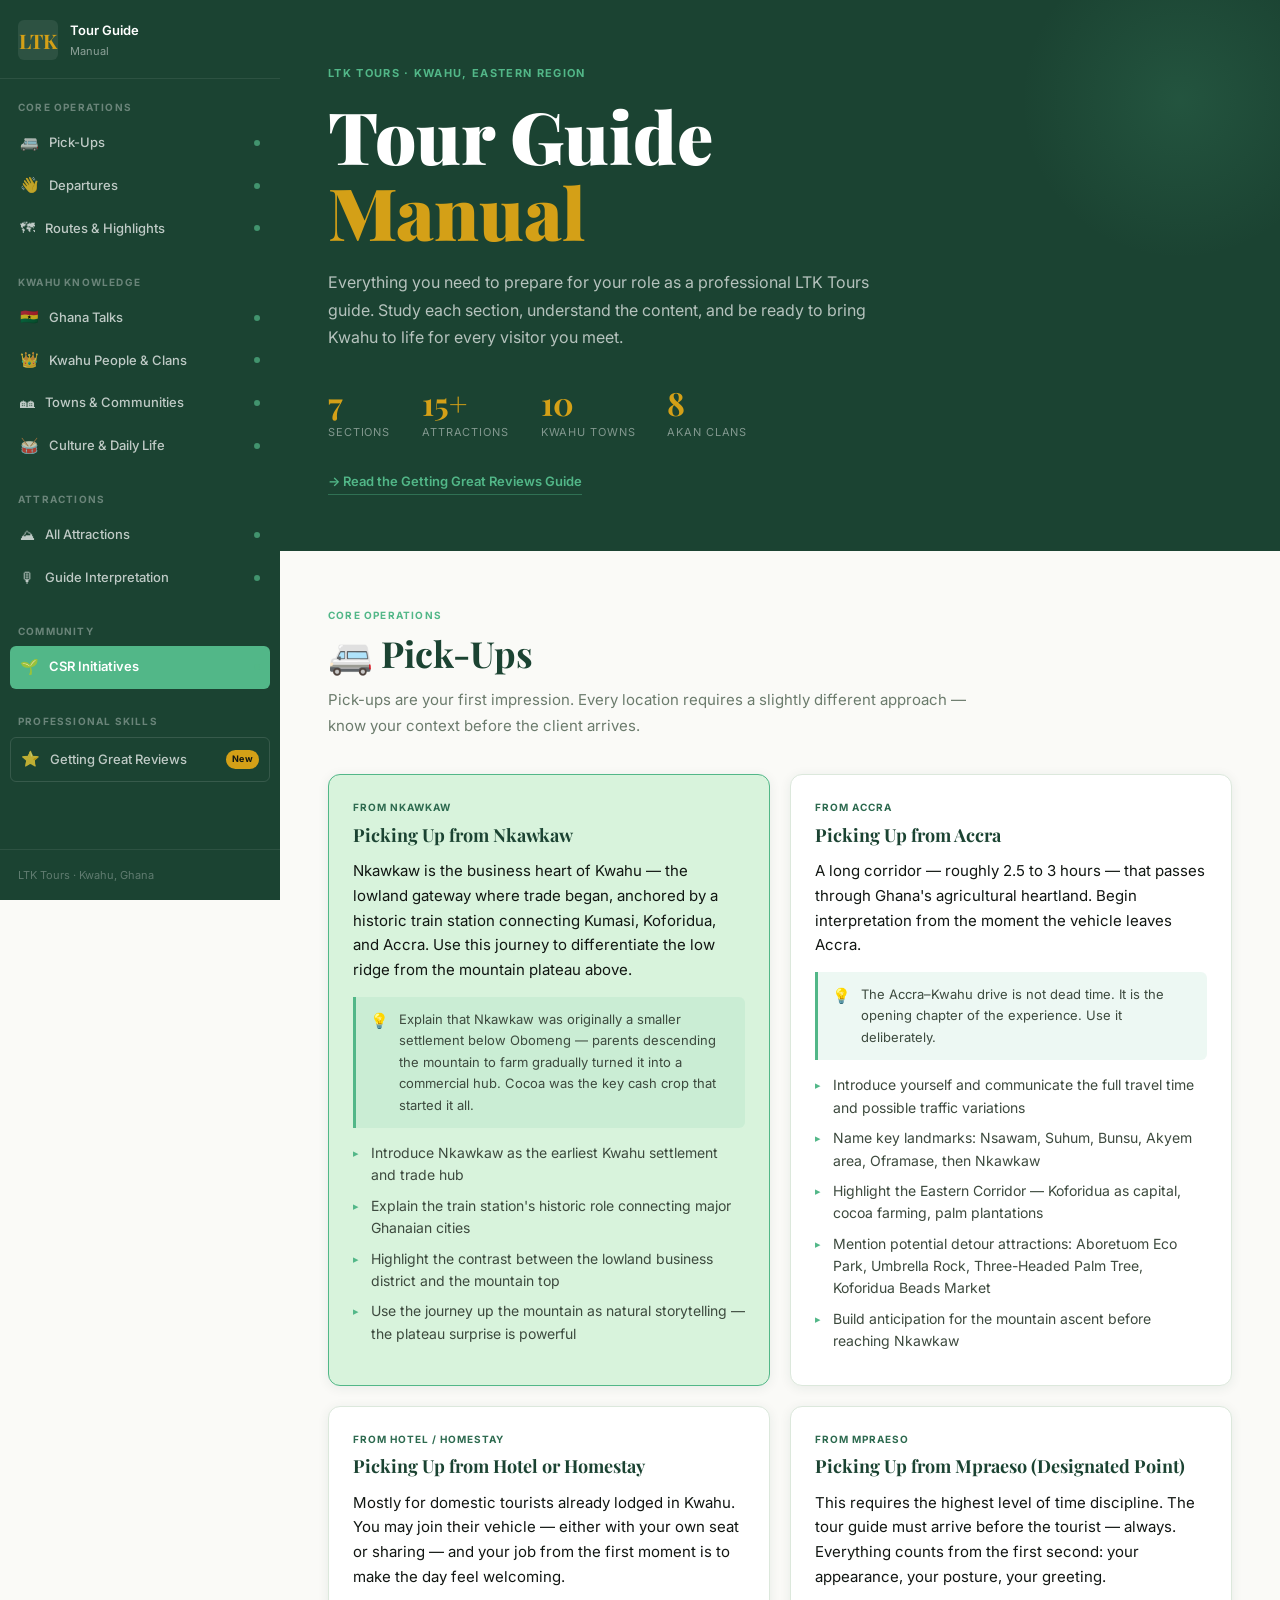
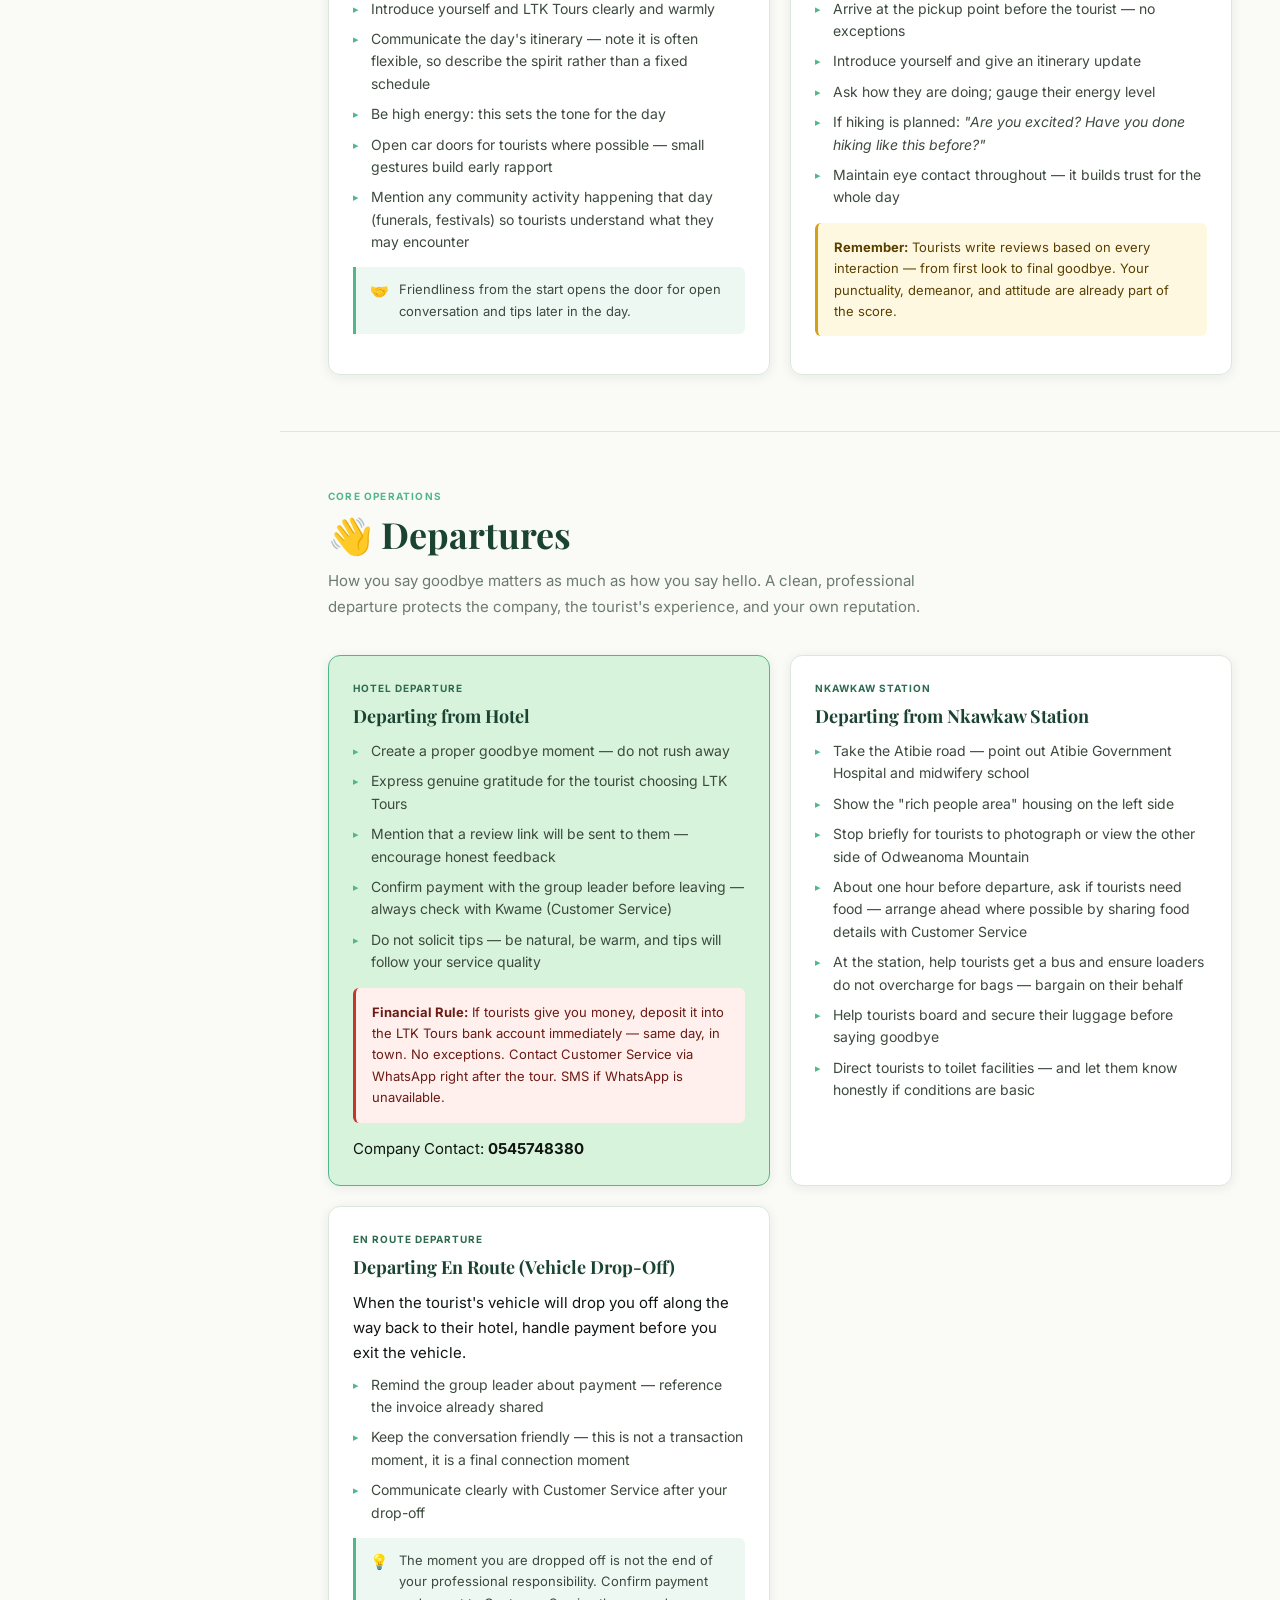
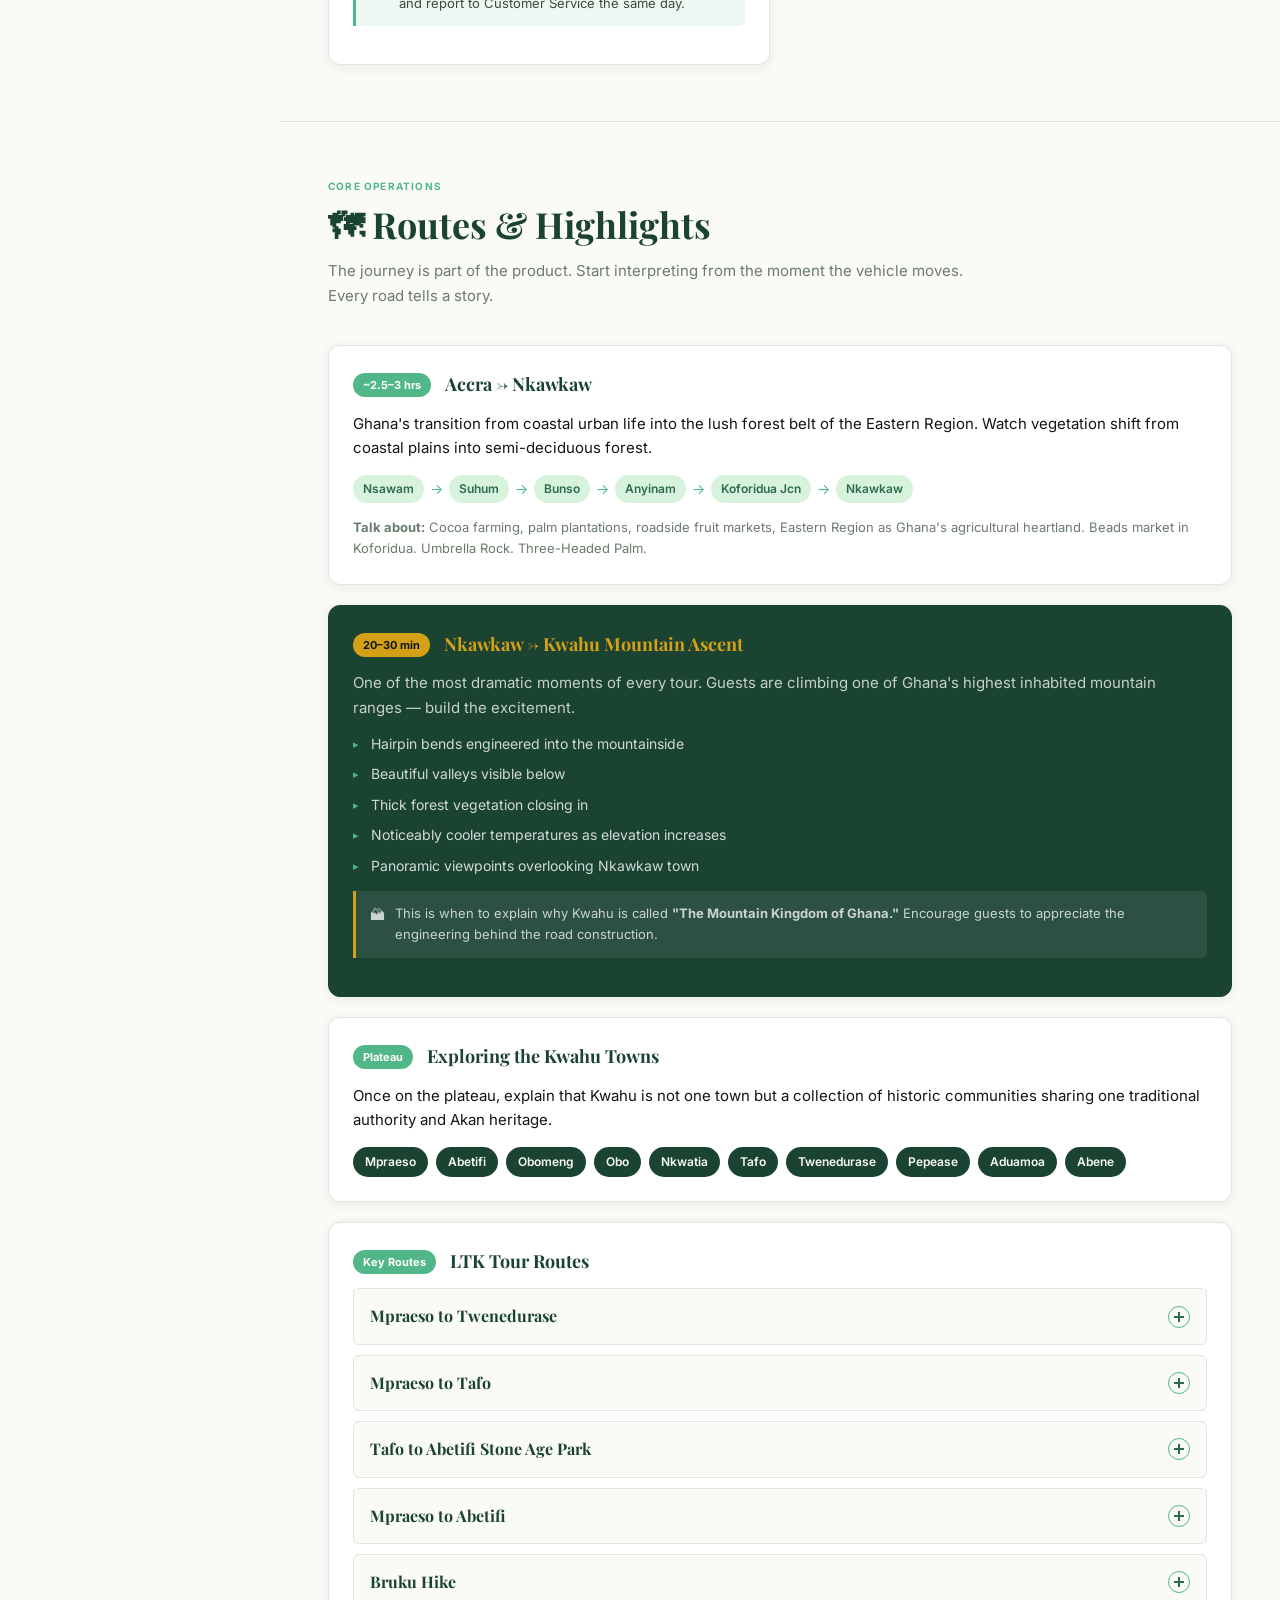
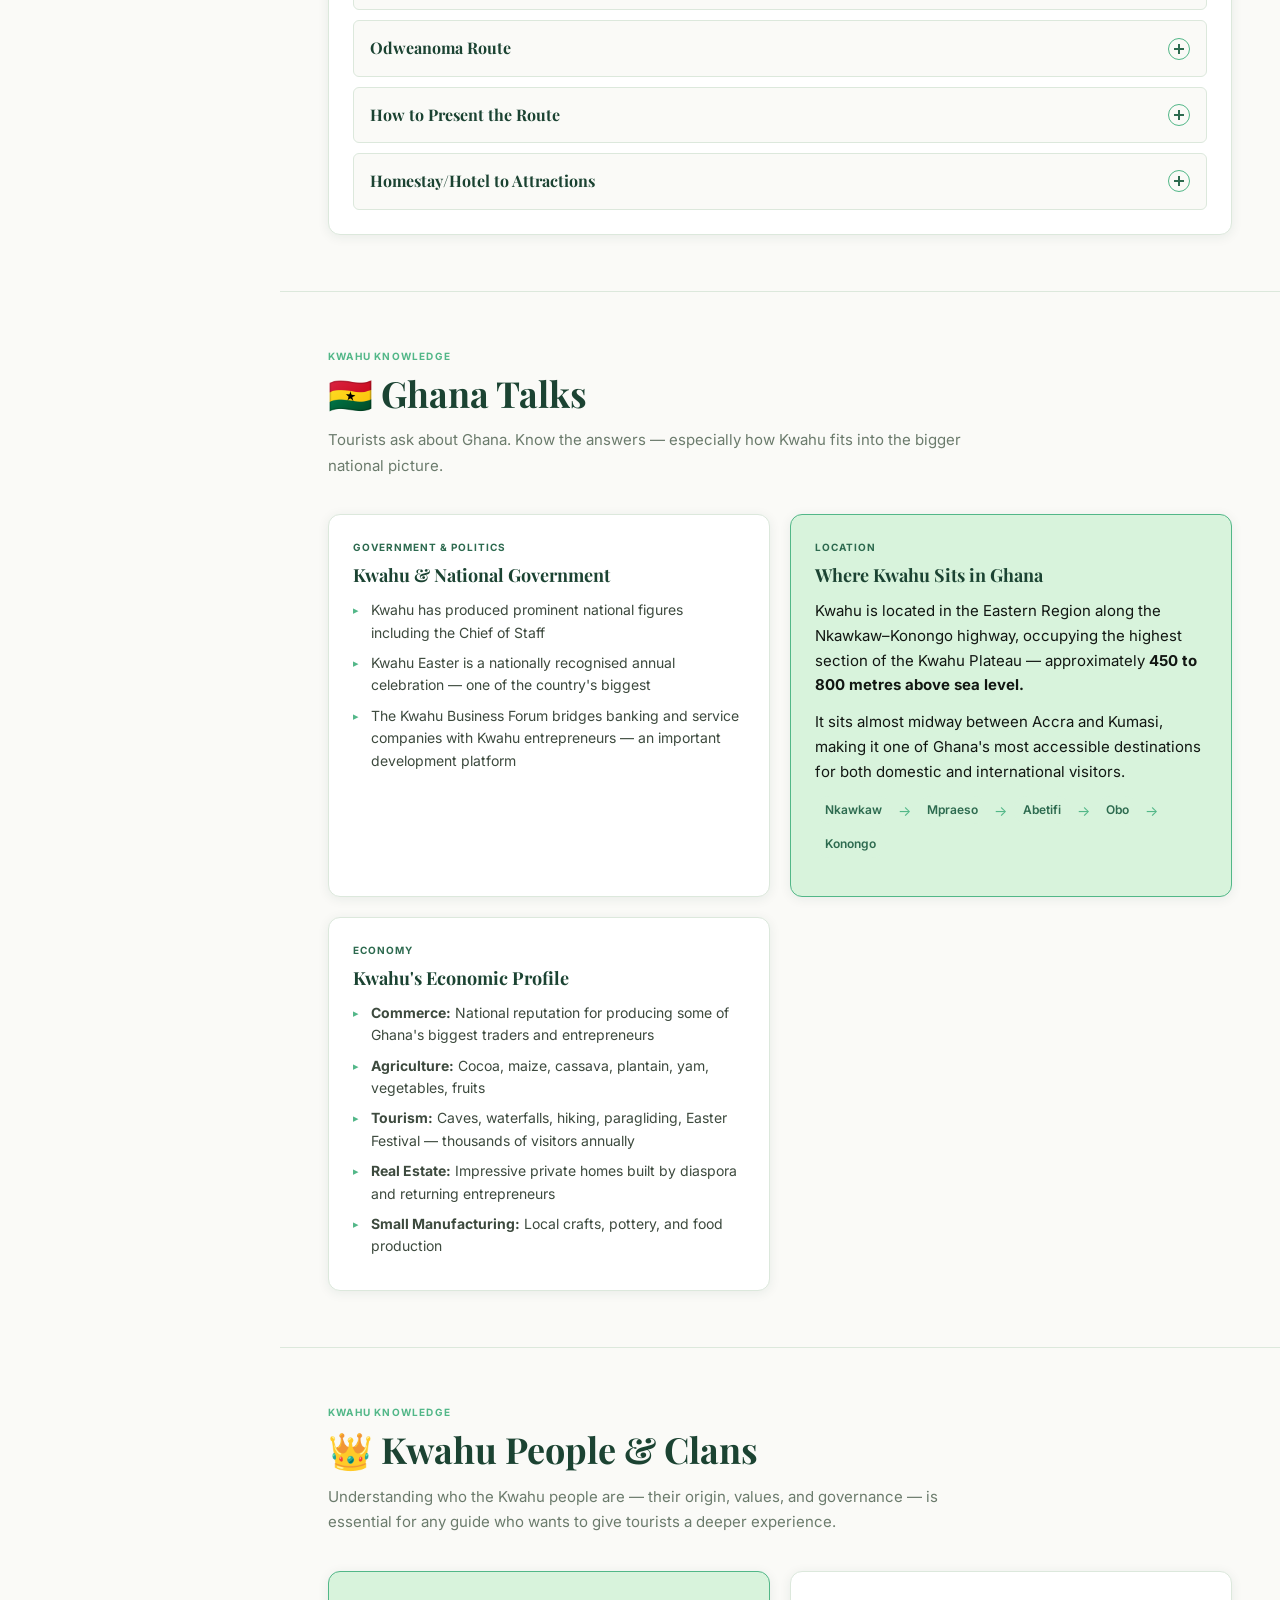
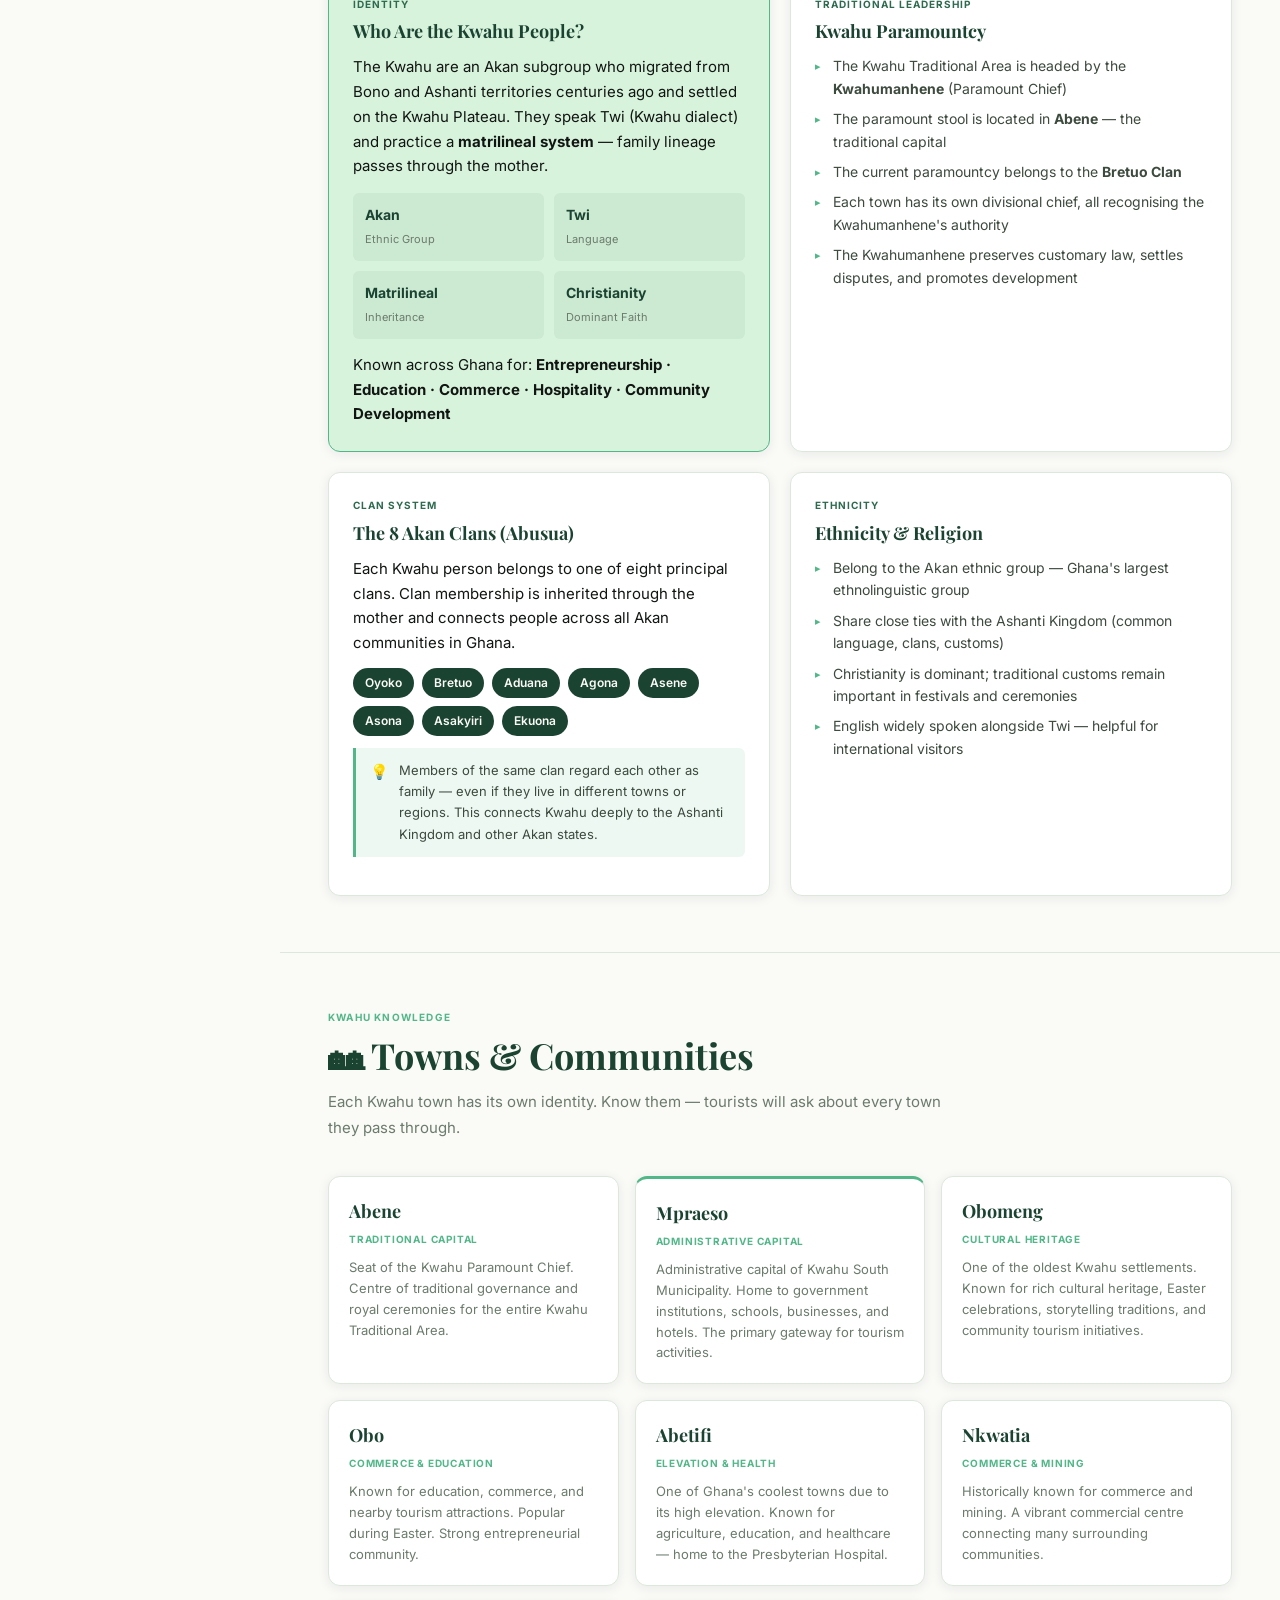
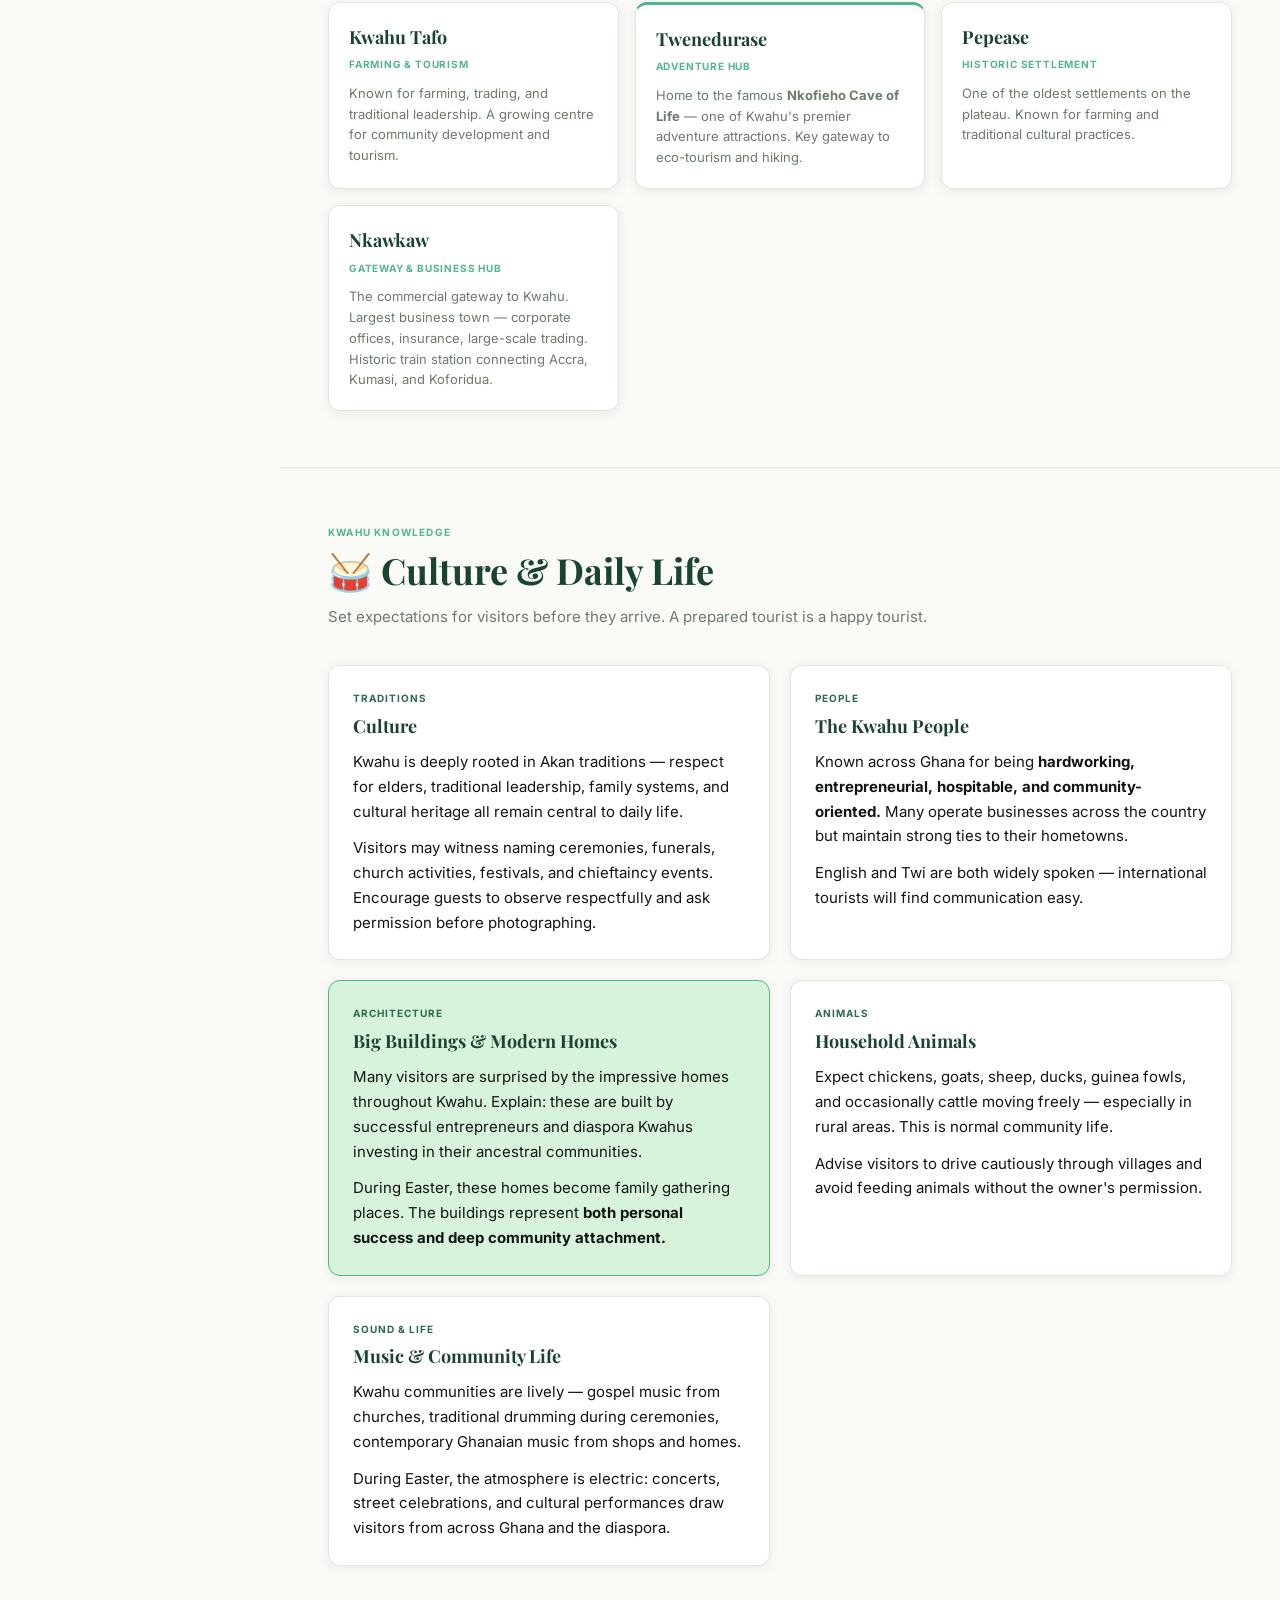
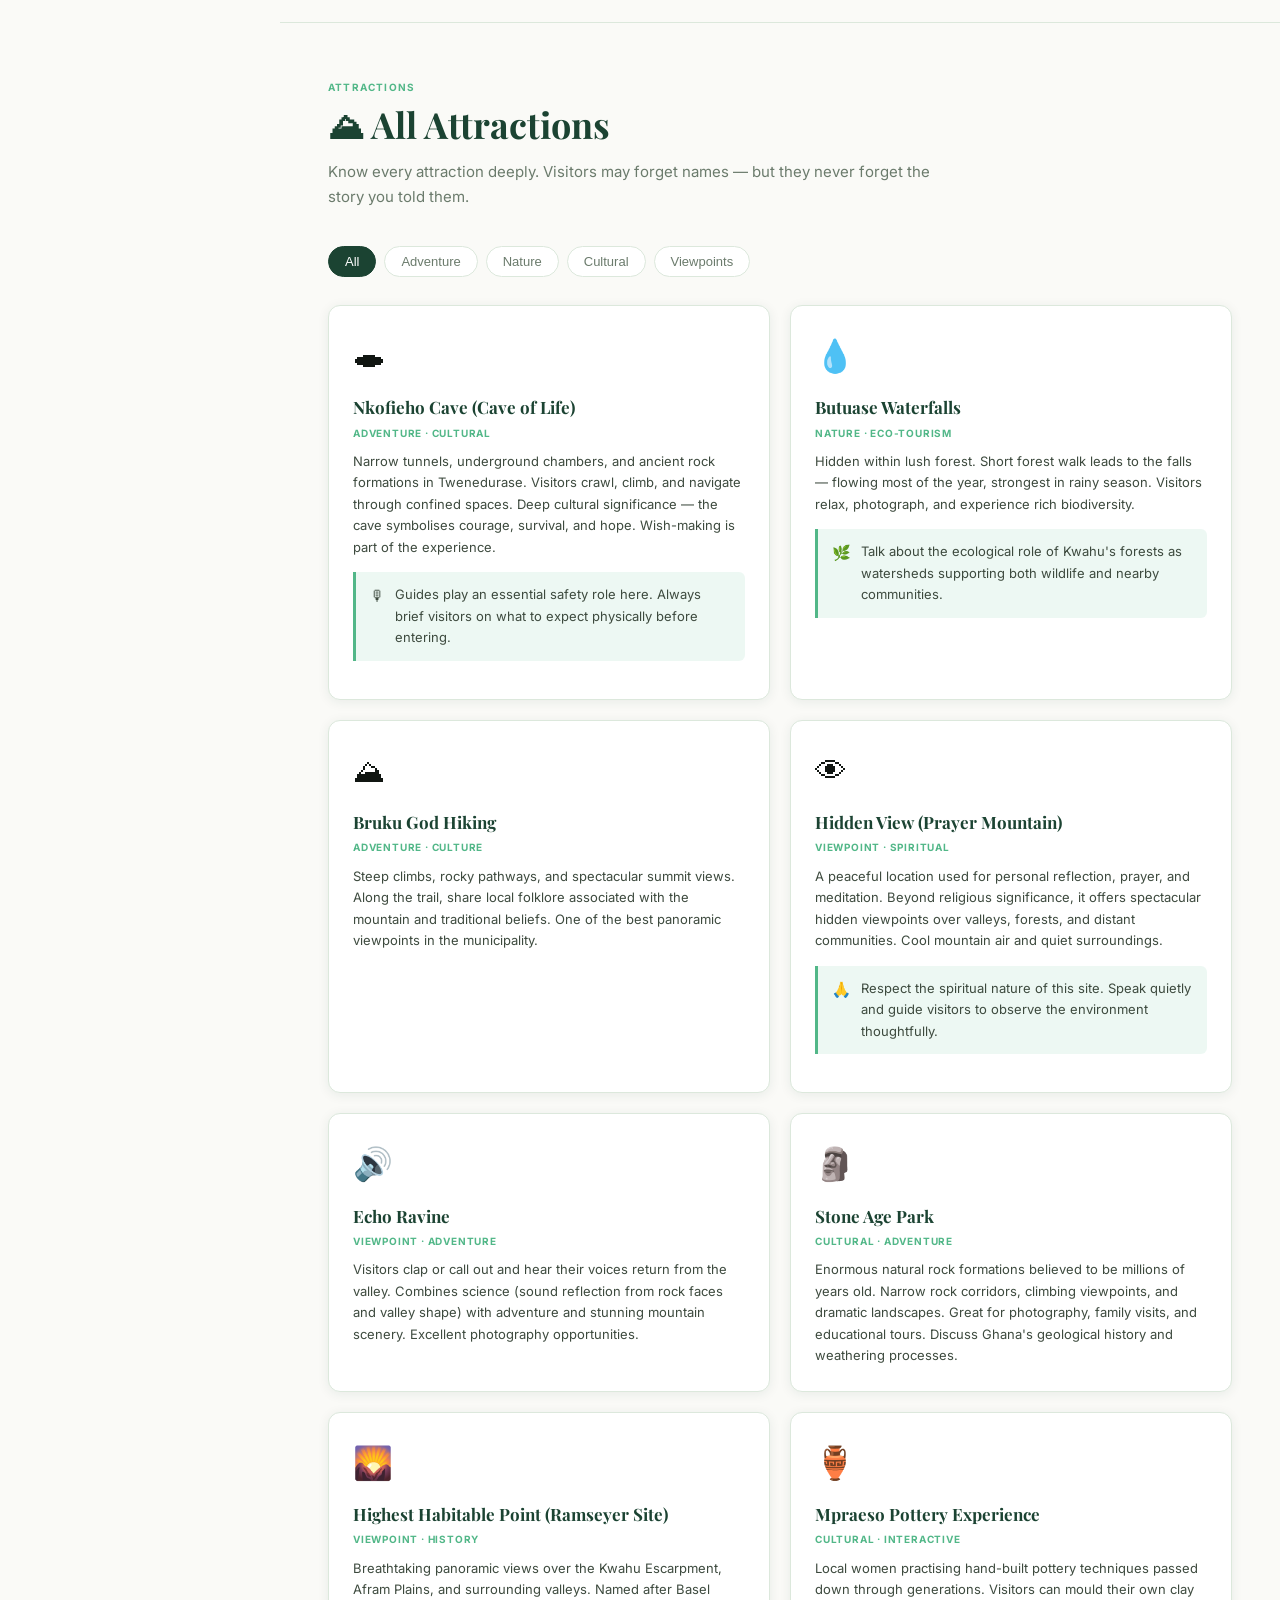
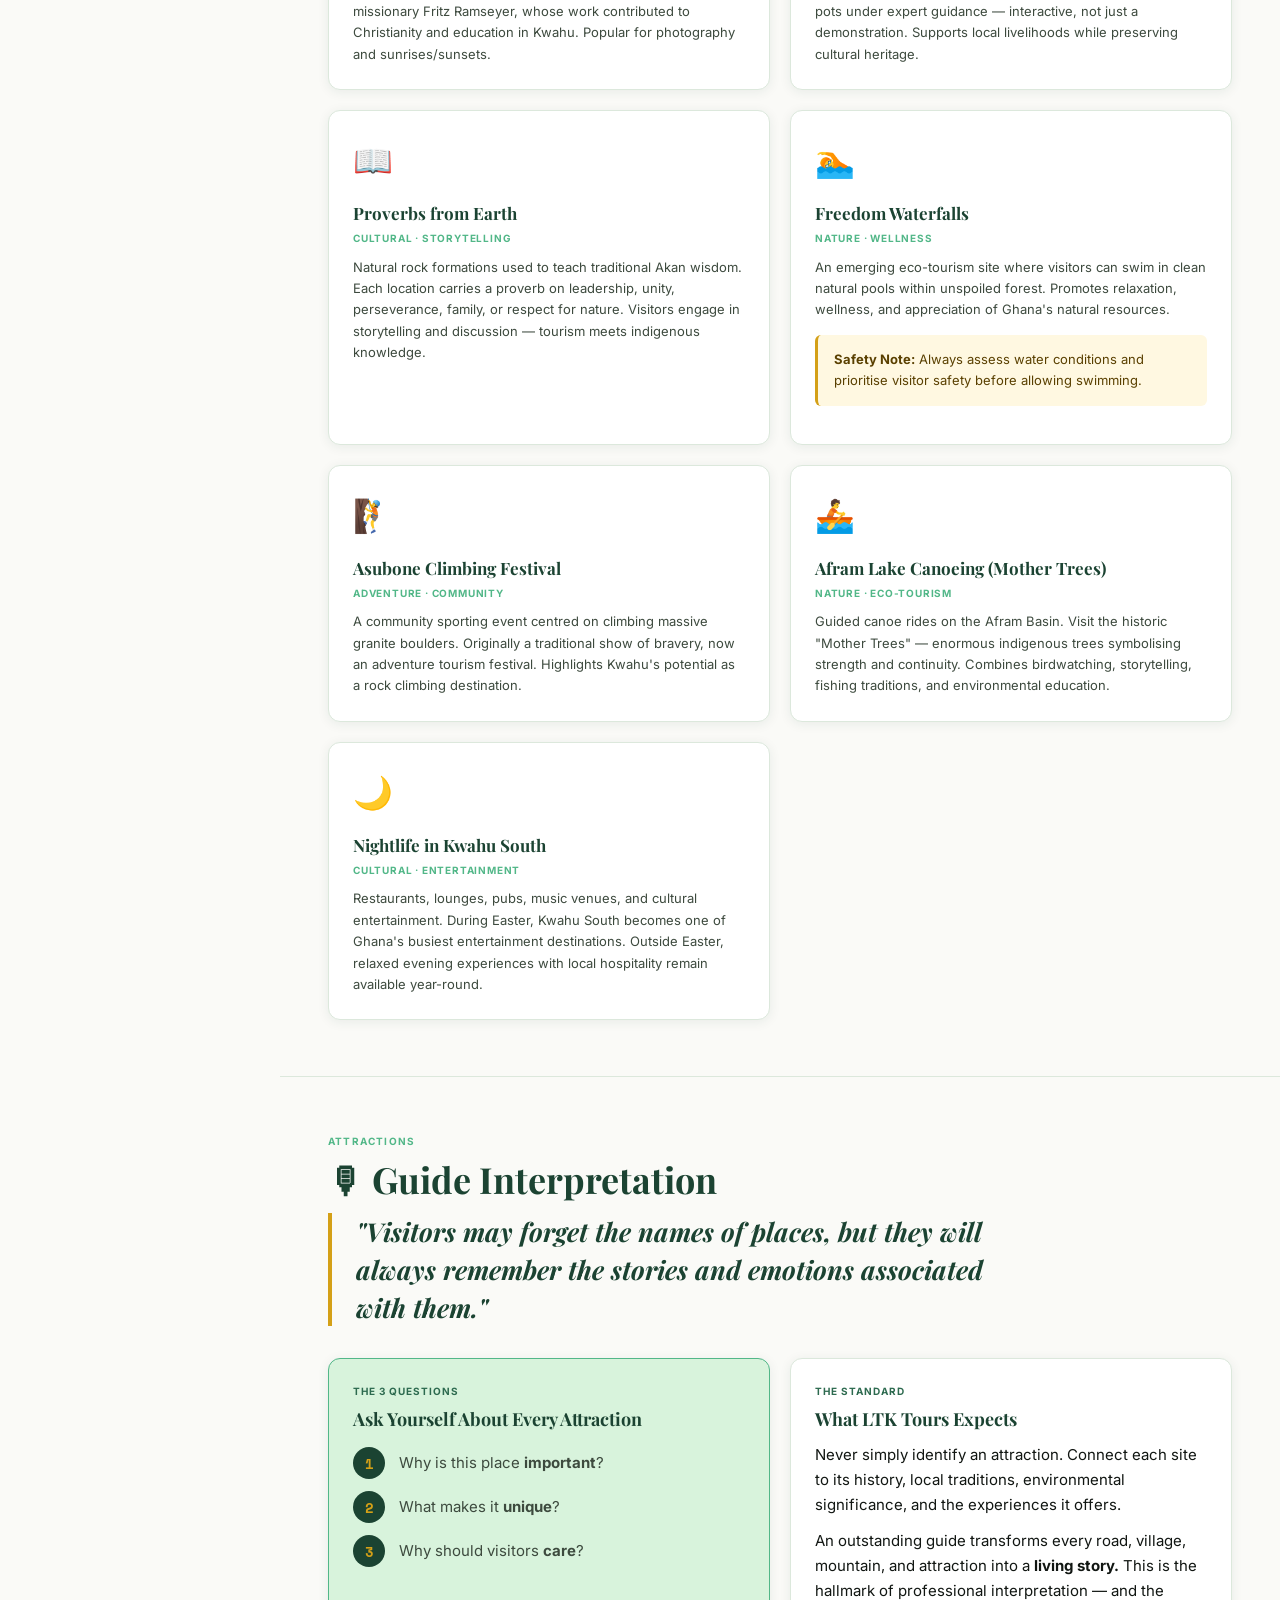
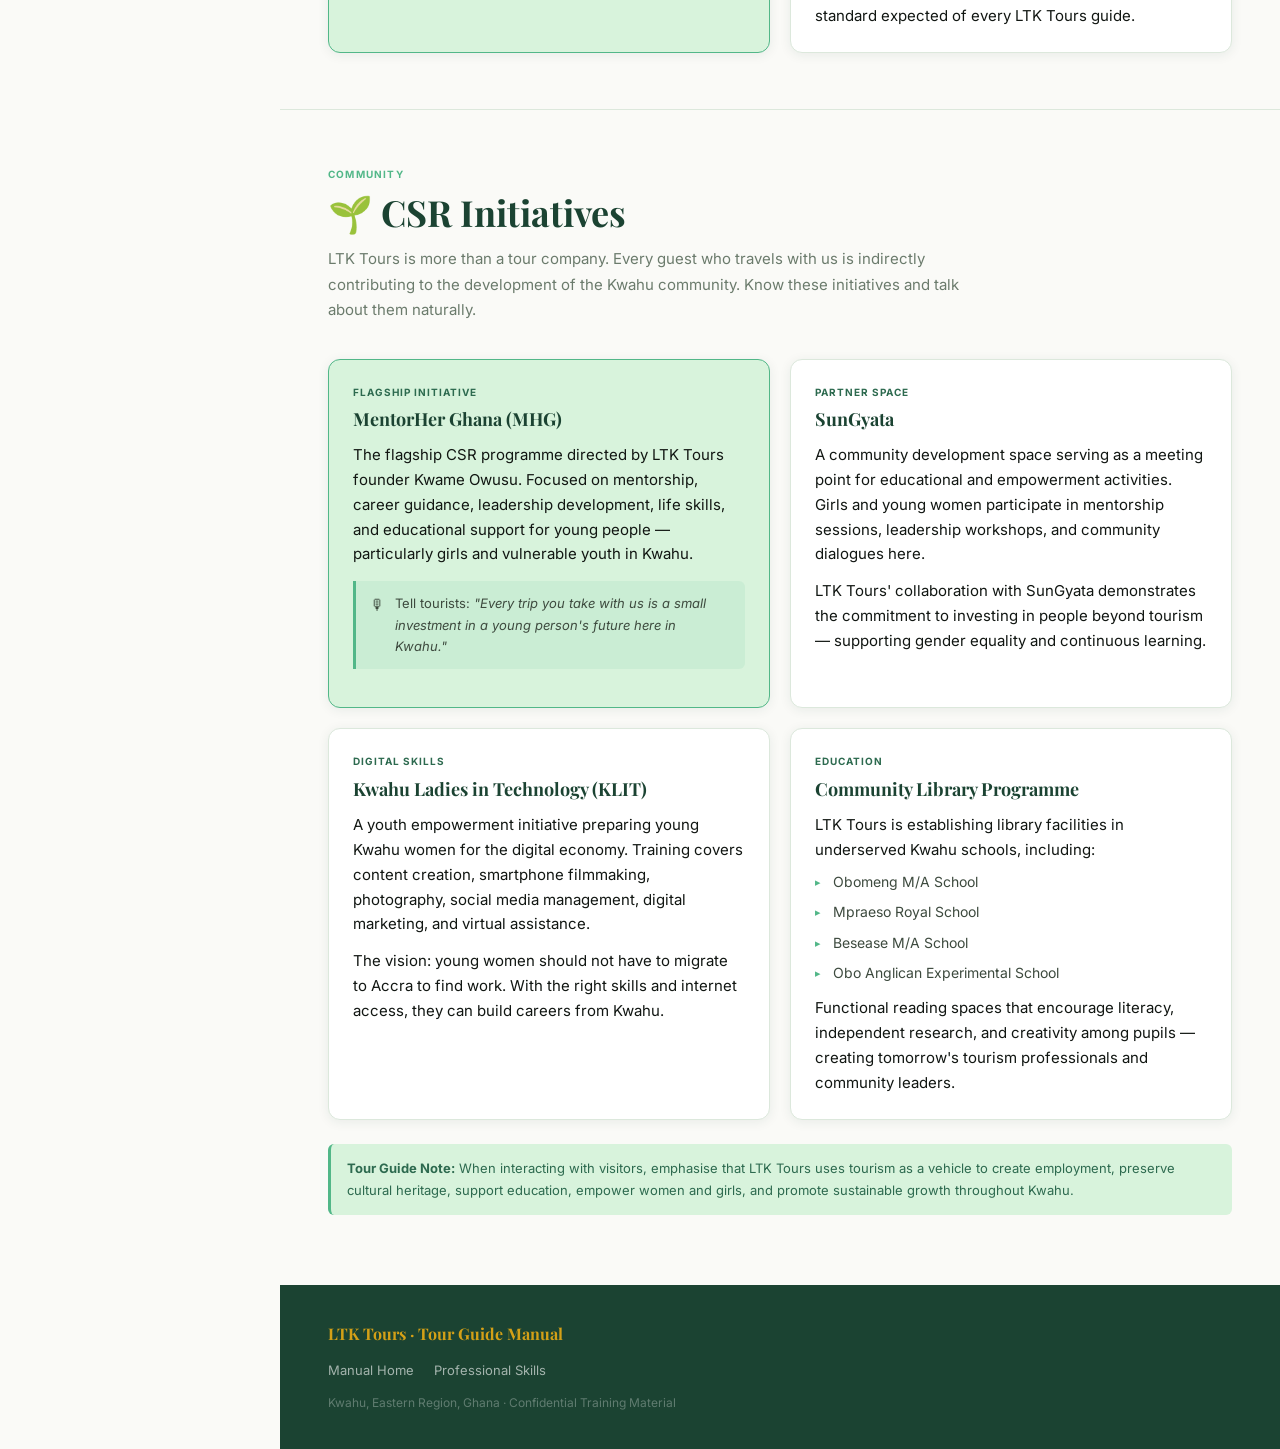
==== commit f0747b8f: "route content added" ====
--- a/index.html
+++ b/index.html
@@ -4,6 +4,16 @@
   <meta charset="UTF-8" />
   <meta name="viewport" content="width=device-width, initial-scale=1.0" />
   <title>Tour Guide Manual — LTK Tours</title>
+  <link rel="icon" href="ltk-logo.jpg" type="image/jpeg" />
+  <link rel="apple-touch-icon" href="ltk-logo.jpg" />
+  <meta property="og:title" content="Tour Guide Manual — LTK Tours" />
+  <meta property="og:description" content="Everything you need to prepare for your role as a professional LTK Tours guide in Kwahu, Ghana." />
+  <meta property="og:image" content="ltk logo.jpg" />
+  <meta property="og:type" content="website" />
+  <meta name="twitter:card" content="summary_large_image" />
+  <meta name="twitter:title" content="Tour Guide Manual — LTK Tours" />
+  <meta name="twitter:description" content="Everything you need to prepare for your role as a professional LTK Tours guide in Kwahu, Ghana." />
+  <meta name="twitter:image" content="ltk logo.jpg" />
   <link rel="stylesheet" href="style.css" />
   <link href="https://fonts.googleapis.com/css2?family=Playfair+Display:wght@700;900&family=Inter:wght@400;500;600&family=Space+Mono:wght@400;700&display=swap" rel="stylesheet" />
 </head>
@@ -315,15 +325,237 @@
             <div class="route-duration">Key Routes</div>
             <h3 class="route-name">LTK Tour Routes</h3>
           </div>
-          <div class="route-list-simple">
-            <div class="route-item">🚐 Nkawkaw to Homestay</div>
-            <div class="route-item">🏨 Homestay / Hostel / Hotel to Attractions</div>
-            <div class="route-item">📍 Mpraeso to Twenedurase</div>
-            <div class="route-item">📍 Mpraeso to Kwahu Tafo / Nteso</div>
-            <div class="route-item">📍 Mpraeso to Odweanoma</div>
-            <div class="route-item">📍 Kwahu Tafo Bypass to Abetifi</div>
-            <div class="route-item">📍 Mpraeso to Abetifi</div>
-            <div class="route-item">🏨 Hotel to Attractions</div>
+          <div class="route-accordion-list">
+            <details class="route-accordion">
+              <summary><span>Mpraeso to Twenedurase</span><span class="accordion-plus" aria-hidden="true"></span></summary>
+              <article class="route-accordion-content">
+                <p class="route-lead">This route introduces visitors to the history, people, economic activities, architecture, traditional beliefs, Easter culture, and everyday life of the Kwahu people.</p>
+                <h4>1. Mpraeso: Starting the Kwahu Experience</h4>
+                <p>The journey begins from Mpraeso, one of the principal towns within Kwahu South Municipality. Mpraeso is situated on the Kwahu hills and serves as an important administrative and commercial centre within the area.</p>
+                <p>The guide should explain that Mpraeso is not simply a town through which tourists are passing. It is an important centre for government administration, commerce, education, transportation, and everyday life on the Kwahu Plateau.</p>
+                <p>According to the local account used for this LTK Tours route interpretation, the people associated with Mpraeso are connected to the Asona clan, whose traditional totem is the crow. The guide should introduce this as part of the clan identity of the community and use it as an opportunity to explain the broader Akan clan system to visitors.</p>
+                <h4>2. The Circuit Court</h4>
+                <p>As you leave Mpraeso heading towards Twenedurase, one of the first notable institutions visitors may observe is the Circuit Court.</p>
+                <p>The court represents the formal legal system operating within the community. Its role is connected to maintaining law and order and dealing with legal matters within its jurisdiction. This is a good opportunity to explain the coexistence of traditional authority and modern government institutions in Kwahu.</p>
+                <h4>3. The Banana Processing Factory and Kwahu's Agricultural Potential</h4>
+                <p>Further along the route, visitors may notice a banana processing facility established during the Akufo-Addo administration as part of an initiative intended to support employment and economic activity. The project was associated with YouStart/Enable Youth-related development initiatives.</p>
+                <p>Kwahu and its surrounding communities have significant agricultural activity, including banana cultivation. Communities around Bepong and its surrounding villages have been identified locally as important suppliers of bananas. The intended production included products such as banana chips.</p>
+                <p>Production has not operated consistently since the project's establishment around 2020, although there have been more recent signs of agricultural development and banana planting around the facility.</p>
+                <blockquote>“What you are seeing here represents both the potential and the unfinished story of agricultural industrialisation in Kwahu. The raw materials are available, the farmers are here, and the market exists. The opportunity is to connect production with processing so that more of the economic value remains within the community.”</blockquote>
+                <h4>4. Kwahu South Municipal Assembly</h4>
+                <p>Further along the route, the guide can point out the Kwahu South Municipal Assembly, which serves as the local government administrative centre. Ghana operates a decentralised local government system in which Municipal and District Assemblies coordinate development at the local level.</p>
+                <h4>5. Morningside Hill</h4>
+                <p>As the vehicle continues, draw attention to Morningside Hill, where a prominent mansion can be seen. According to the local story incorporated into this route, the property is associated with a person from Obomeng and has historically been used as a place where political executives and government officials stayed during visits to Kwahu.</p>
+                <h4>6. Obomeng: The Heart of the Easter Experience</h4>
+                <p>As the journey approaches Obomeng, the atmosphere and architecture begin to tell another important part of the Kwahu story. Easter has developed into one of the most important periods for social gatherings, entertainment, tourism, family reunions, and economic activity throughout Kwahu.</p>
+                <p>The Kwahu Easter tradition has connections to the history of Christianity and the Presbyterian/Basel missionary movement in Kwahu. The missionary Fritz Ramseyer is particularly important in the history of Presbyterian missionary work in the area. Today, Easter attracts people from across Ghana and members of the Kwahu diaspora.</p>
+                <p>Easter represents homecoming, family, religion, culture, tourism, business, entertainment, and community identity.</p>
+                <h4>7. The Krontihene's House and 8. The Atia Yaw Statue</h4>
+                <p>When approaching the Krontihene's house, slow down so visitors can observe the traditional setting. Explain customary leadership, royal lineage, the stool system, and the importance of traditional institutions in Kwahu society.</p>
+                <p>Opposite the house, visitors can see the Atia Yaw statue. According to local tradition, Atia Yaw served as an important traditional priest, or Okomfo. The statue reminds visitors that Christianity did not arrive in an empty cultural space: Kwahu already had spiritual institutions, priests, beliefs, sacred places, and community structures.</p>
+                <h4>9. Kwahu's Roads and Traditional Geography</h4>
+                <p>Use the road leading towards Nkoko to explain that Kwahu has historically had different routes leading into and away from the plateau. One route leads into Obomeng, traditionally described locally as comparable to the “hall” or central receiving space of the wider Kwahu area. Another route provides an exit towards Atibie.</p>
+                <h4>10. The Kwame Nkrumah Water Tower</h4>
+                <p>The tall tower represents an interesting chapter in the history of infrastructure development in Kwahu. It was designed as part of a water distribution system, using elevation and gravity to distribute water. The system is no longer used in the same way today, providing an opportunity to discuss maintenance, continuity, management, and long-term planning.</p>
+                <h4>11. Obomeng “Hollywood”</h4>
+                <p>Introduce the two impressive buildings humorously: “Welcome to Hollywood!” Then explain that they are associated with Kwahu people who have travelled and established themselves abroad, particularly in the United States. The architecture reflects the Kwahu culture of building back home.</p>
+                <h4>12. Traditional Cemeteries as Community Boundaries</h4>
+                <p>Before modern road signs, GPS technology, and formal boundary markers, physical landmarks helped people understand where one community ended and another began. Cemeteries, normally located towards the outer part of a settlement, could serve this function.</p>
+                <h4>13. Obo: The Architecture of Kwahu Success</h4>
+                <p>Encourage tourists to look carefully at the large, modern and expensive-looking houses. Many Kwahus live in Accra, other parts of Ghana, Europe, North America, and elsewhere, but maintain strong connections to their hometowns through impressive family homes.</p>
+                <p>These homes may be most active during Easter, funerals, family gatherings, festivals, akwasidaye, and other important family occasions. Some are maintained by caretakers because their owners live and work elsewhere.</p>
+                <h4>14. Nyarkoaba Nyako Hotel and Governor's Close</h4>
+                <p>When passing Nyarkoaba Nyako Hotel, direct attention towards the driveway associated with Governor's Close and slow down to allow visitors to observe the main building. This reinforces the story of Kwahu entrepreneurship and investment.</p>
+                <h4>15–22. The Kwahu Entrepreneurial Identity</h4>
+                <p>The large homes, businesses, agricultural activities, government buildings, hotels, churches, traditional institutions, and community infrastructure all form part of the wider Kwahu story. Kwahus have developed a reputation for business, entrepreneurship, education, networking, and investment.</p>
+                <p>This identity is about mobility and reinvestment. Success may be expressed through building a family house, supporting relatives, paying school fees, supporting community projects, participating in festivals, attending funerals, establishing businesses, and supporting churches and traditional institutions.</p>
+                <blockquote>“When you see these beautiful houses, don't only look at them as buildings. They tell a story about migration, entrepreneurship, family, success and the connection Kwahus maintain with home.”</blockquote>
+                <p>By the time the tour reaches Twenedurase, visitors should understand who the Kwahu people are, how the communities are connected, the importance of traditional authority, Christianity, entrepreneurship, agriculture, migration, diaspora investment, Easter, homecoming, and the relationship between communities and tourism.</p>
+              </article>
+            </details>
+
+            <details class="route-accordion">
+              <summary><span>Mpraeso to Tafo</span><span class="accordion-plus" aria-hidden="true"></span></summary>
+              <article class="route-accordion-content">
+                <p class="route-lead">This route introduces visitors to the history, traditional leadership, spirituality, agriculture, forestry, architecture, and changing livelihoods of the Kwahu people.</p>
+                <h4>1. Mpraeso</h4>
+                <p>Mpraeso is the capital of the Kwahu South Municipality and an important commercial and administrative centre. Tourists can learn about major banking activities, the main market, the Circuit Court, and other municipal activities. The market is currently under construction, but visitors can still experience traditional market activity on Mondays through the temporary market-day arrangement.</p>
+                <p>Mpraeso belongs to the Asona Clan. Current Chief: Nana Wiafe Daduam.</p>
+                <h4>2. Empaiso Palace</h4>
+                <p>Stop in front of the palace and ask tourists to look carefully at the crow, the identifiable totem associated with the town. Traditional symbols and totems connect communities to ancestral identity, history, and traditional beliefs.</p>
+                <h4>3. Sitan's Rock / Bonsambo</h4>
+                <p>The small altar known as Sitan's Rock is associated with Bonsambo and is traditionally connected with averting or addressing curses, pouring libation, traditional spiritual activities, and community observances.</p>
+                <p>Libation is a form of communication and acknowledgement involving the spiritual world and ancestors. Do not encourage tourists to touch, enter, or perform rituals at the altar without permission.</p>
+                <h4>4–5. Bepong and the Kwahu Traditional Council</h4>
+                <p>After passing the two washing bays, point out the Kwahu Traditional Council. It plays an important role in Kwahu traditional affairs and customary leadership. The council is headed by a president, who also serves as the Abene Chief. Abene is the Kwahu paramountcy and traditional head of the wider Kwahu traditional area.</p>
+                <h4>6. Bepong Coffee Plantation</h4>
+                <p>Coffee was formerly an important source of employment in the area and was associated with CMB. There are currently approximately 300–400 acres of coffee farms. The beans are harvested and transported elsewhere for processing. Kwahu grows coffee, but it is not currently processed locally. Visitors interested in agriculture may be taken on a coffee plantation tour, subject to access and local arrangements.</p>
+                <h4>7. Banana Industrial Development</h4>
+                <p>Introduce the planned banana factory in Mpraeso and its expected demand for bananas from Jaikasa, Ntomem, and other nearby communities. Agricultural development can connect smallholder farmers with larger-scale processing and create new economic opportunities.</p>
+                <h4>8. J. B. Danquah and Bepong</h4>
+                <p>Bepong is associated with the birth of J. B. Danquah. The local historical account connects his birth in Bepong to his father's movement from traditional spiritual service at Ahenfie Palace towards the Christian missionary movement. Use this story to discuss the transition from traditional spiritual systems to Christianity.</p>
+                <h4>9–13. Asakraka: Cemetery, Timber, Teak and Bamboo</h4>
+                <p>As you approach the outskirts of Asakraka, point out the cemetery as a boundary marker signalling the end of Bepong and the transition towards Asakraka.</p>
+                <p>Bepong and the surrounding Kwahu area have historically been associated with significant timber resources. Nana Wiafe Kwadjane established a tobacco factory known as Novotex and was associated with what was described as the largest tobacco plantation in Kwahu. The factory is no longer operating, with lack of sustainability contributing to its closure.</p>
+                <p>Teak is processed locally and exported to some extent, while bamboo is used in domestic construction, local building activities, and fish farming. Around Adawso, fish farmers use hundreds of bamboo pieces beneath the water to create places where fish can enter and breed. Other hardwoods include Odum and Emire. Discuss responsible harvesting and sustainable livelihoods.</p>
+                <h4>14–15. Asakraka: Kwahu Architecture and Wealth</h4>
+                <p>After Fidjasko Hotel, look towards the white house with coconut plants around the front area. Use it as a visual example of Kwahu residential architecture. After it, point out the house associated with Shaba, a board director for the Ghana Tourism Authority. It was built specifically for funeral activities.</p>
+                <p>Some wealthy people construct houses or facilities specifically for funerals. Funerals are not only mourning occasions; they can also become major social, family, and community gatherings.</p>
+                <h4>16–20. Approaching Tafo</h4>
+                <p>Point out the Asakraka water reservoir and use it to introduce Nkrumah's historical footprint in Obomeng, Tafo, and Nketepa. Explain that Nkonima established an entire community known as Nketepa.</p>
+                <p>At Choba, ask tourists to look carefully into the rear-view mirror area to see a distant, protruding view of Kwahu Bruku Rock. When the tour reaches the Forestry Checkpoint, visitors may see sculptures depicting past Catholic saints. Explain Catholic devotion and the meeting of African culture, Christianity, and local spiritual expression.</p>
+                <p>As the tour continues into Tafo, introduce Bruku, regarded within the traditional spiritual understanding of the area as being above smaller shrines or gods in the Kwahu spiritual hierarchy. Present this respectfully as part of Kwahu traditional belief and cultural heritage.</p>
+              </article>
+            </details>
+
+            <details class="route-accordion">
+              <summary><span>Tafo to Abetifi Stone Age Park</span><span class="accordion-plus" aria-hidden="true"></span></summary>
+              <article class="route-accordion-content">
+                <p class="route-lead">This part of the journey connects traditional leadership, Christianity, missionary history, education, Stone Age culture, traditional crafts, funerals, community entertainment, conservation, and adventure tourism.</p>
+                <h4>36. Tafo Palace</h4>
+                <p>After leaving Tafo, point towards the palace on the left. Ask tourists to look at the crow at the top of the building and explain that these symbols form part of the traditional identity and visual language of the community.</p>
+                <h4>37–38. Community Library and the Road to Abetifi</h4>
+                <p>Before the roundabout, introduce the community library and Jeabour Asante, a Kwahu personality known for comedy in the United Kingdom. He was the first to star in a comedy called Desmond in the UK and later helped establish the library with local state-owned companies as partners.</p>
+                <p>At the sharp turn, explain that the road passes through Bukruwa and Pepease towards Abetifi. The Ramsayer/Presbyterian missionary experience comes first, followed by the Stone Age Park.</p>
+                <h4>39–43. Ramseyer Missionary Heritage</h4>
+                <p>The Ramseyer area provides background for understanding how Christianity and formal education developed in Kwahu. Missionary activity introduced formal education and Christian worship, creating significant changes in social and educational life. Traditional religious systems and customs remained strong, so the new religion sometimes met resistance.</p>
+                <p>The missionary identified a location considered the highest habitable point in the area and established a church there. The location continues to host annual gatherings, large church programmes, meetings, worship activities, and special religious events. Ask permission before entering or walking around the premises, and keep a normal visit under 30 minutes unless tourists want more time.</p>
+                <h4>44–47. Abetifi Stone Age Park, Food and God's Axe</h4>
+                <p>The Stone Age Park allows tourists to explore how people lived and used natural materials. Discuss food production, processing, traditional farming, palm trees, banana fibre, animal products, and locally available materials.</p>
+                <p>Ask: “How many different things do you think one palm tree can provide for a community?” Introduce God's Axe, a story many people heard as children: that an axe fell from the sky. The park offers another interpretation, showing tools deliberately made and processed by human beings.</p>
+                <h4>48–50. Banana Fibre, Animal Skin and Events</h4>
+                <p>Banana fibre could be processed and used around the body of a deceased person during the period between death and burial. Burial arrangements could take seven days or longer, allowing the family time to investigate the circumstances of death and complete family and traditional arrangements. Present this respectfully as a traditional practice and historical belief.</p>
+                <p>Animal skin could be treated and used for traditional crafts, household uses, cultural practices, and traditional objects. The park can accommodate approximately 2,000 people for funerals, weddings, entertainment, camping, community gatherings, and other large events. Point out the large bonfire stand.</p>
+                <h4>51–55. Views, Conservation and Future Plans</h4>
+                <p>Point out Bruku Rock in the distance and the wider view towards the Afram Plains. The park also has a children's playground, although local patronage has been relatively limited because the entrance/play cost is approximately ₵30 per child.</p>
+                <p>Introduce the conservation vision of the founder, Mr. Ben Addo. He remembers vegetation so dense that he could hardly see the sky. The park aims to preserve part of the environment so future generations can experience something closer to the landscape of the past.</p>
+                <p>The park has plans for aerial cable transportation or cable-taxi experiences. Present this as a future development concept, rather than an existing attraction.</p>
+                <blockquote>Natural resource → Human innovation → Human life → Modern use → Natural heritage → Future.</blockquote>
+              </article>
+            </details>
+
+            <details class="route-accordion">
+              <summary><span>Mpraeso to Abetifi</span><span class="accordion-plus" aria-hidden="true"></span></summary>
+              <article class="route-accordion-content">
+                <p class="route-lead">This section introduces tourists to clan identity, education, hospitality, traditional justice, local leadership, philanthropy, and the development of Abetifi as the seat of Kwahu traditional government.</p>
+                <h4>1–2. Mpraeso: The Asona Clan and Secondary School</h4>
+                <p>Empraeso belongs to the Asona Clan. Clan identity is an important part of understanding traditional Kwahu society. The Asona people are traditionally associated with statesmanship and leadership. Present this as a cultural association, rather than suggesting that a person's ability to lead is determined solely by birth.</p>
+                <p>Point out Mpraeso Secondary School and connect it to Julius Debrah, Chief of Staff, where appropriate, or other notable individuals associated with the institution. Education has contributed to the development of Kwahu's people and has produced individuals who serve in important positions in Ghana and beyond.</p>
+                <h4>3–4. Rock City and Kwahu Palace</h4>
+                <p>After passing the cemetery, ask tourists to look left towards the large Rock City development. It is a major hospitality and tourism development associated with hotel accommodation, large conferences, entertainment, hospitality, large gatherings, and MICE tourism: Meetings, Incentives, Conferences and Exhibitions.</p>
+                <p>Explain the planned scale, including a 1,000-capacity conference hall and approximately 1,000 rooms, with a longer-term target of about 2,000 rooms. As you continue towards Abetifi, point out the Kwahu palace on the right and give tourists time to observe the printed information about the Asona Clan and the crow.</p>
+                <h4>5–10. Aduamoa, the First Fort and Traditional Court</h4>
+                <p>Aduamoa is associated with the famous local nut known as Atadwe. The community is also associated locally with what is described as the first fort in the Kwahu area, which had functions including keeping prisoners and carrying out significant traditional activities.</p>
+                <p>Within the palace area, point out the traditional court and public court area. Explain that matters could first be presented publicly before being considered in the traditional court.</p>
+                <p>Point out the three trees and their lessons: Nyame Dua represents the presence of God; Asawa teaches that even when speaking about something bitter, words should be pleasant and respectful; Odum teaches people to think carefully before speaking. Together: remember God, speak with sweetness and respect, and think before you speak.</p>
+                <h4>11–13. The Chief, Snails and the Wadie Family</h4>
+                <p>Traditionally, the chief did not necessarily have to go to the farm to understand whether there had been a good harvest. The presence of many snails could be interpreted as an indication of a good harvest. Present this as traditional knowledge and belief.</p>
+                <p>As you approach Abetifi Police Station, point out the large houses belonging to the Wadie family. The family is prominent and wealthy, and is associated with a donated courthouse/court building, hospital rehabilitation, road development in Abetifi, other community initiatives, and Freedom House. Use this to explain philanthropy and community development.</p>
+                <h4>14–18. Entering Abetifi</h4>
+                <p>A commonly told explanation connects Abetifi with “Abɛ no etifi”, meaning “At the top of the palm plant”, relating to the town's elevated position. Abetifi is known for having the highest habitable point in the area.</p>
+                <p>Abetifi is an educational centre with Abetifi Training College, university-level education, and Avu Technical Institute. Earlier we spoke about missionaries introducing formal education; today, Abetifi continues that educational tradition.</p>
+                <p>Explain that Abetifi serves as an important centre of traditional government in Kwahu and is the seat of Kwahu traditional administration. When discussing modern development, introduce Brian Acheampong, the Member of Parliament associated with the constituency, and his connection to Rock City Hotel.</p>
+                <blockquote>Kwahu's identity has been built through clans, chiefs, education, traditional justice, agriculture, business, philanthropy, and modern development.</blockquote>
+              </article>
+            </details>
+
+            <details class="route-accordion">
+              <summary><span>Bruku Hike</span><span class="accordion-plus" aria-hidden="true"></span></summary>
+              <article class="route-accordion-content">
+                <p class="route-lead">Bruku Hike is an adventure and cultural experience built around steep climbs, rocky pathways, and spectacular summit views.</p>
+                <p>Along the trail, share local folklore associated with the mountain and traditional beliefs. Explain Bruku respectfully as part of the traditional spiritual understanding of the area, while allowing visitors to appreciate the landscape from their own perspective.</p>
+                <p>The hike offers one of the best panoramic viewpoints in the municipality. Brief visitors about the terrain, footwear, pace, hydration, and safety before beginning, and allow time at the summit for photography and quiet appreciation of the Kwahu landscape.</p>
+              </article>
+            </details>
+
+            <details class="route-accordion">
+              <summary><span>Odweanoma Route</span><span class="accordion-plus" aria-hidden="true"></span></summary>
+              <article class="route-accordion-content">
+                <p class="route-lead">Odweanoma is one of the prominent mountains in the Eastern Region, rising to approximately 2,500 feet above sea level. The mountain is important to adventure tourism because of its paragliding take-off field.</p>
+                <h4>20. Odweanoma Mountain</h4>
+                <p>Point out the mountain and explain its elevation and importance to the Eastern Region landscape. Use the mountain as an introduction to the way adventure, nature, culture, geology, communication, and community life meet in Kwahu.</p>
+                <h4>21. Paragliding Take-Off Field</h4>
+                <p>Point out the paragliding take-off field. Explain that the site became associated with organised paragliding following its discovery and promotion by Jake Obetsebi-Lamptey, who served as Minister of Tourism during the John Agyekum Kufuor administration around 2005.</p>
+                <p>Initially, only one person was able to fly from the take-off field. Today, the site has developed to the point where three tandem pilots can operate flights. You can also introduce Jonathan Quaye, identified as a Ghanaian tandem pilot associated with the country's paragliding activities.</p>
+                <h4>22. Odweanoma and Communication Masts</h4>
+                <p>As you move around the mountain, tourists will notice numerous telecommunication and broadcasting masts. Explain that the mountain's elevation makes it useful for companies and broadcasters that need to place infrastructure at high points to improve coverage across the surrounding terrain.</p>
+                <h4>23. Odjianoma Shrines</h4>
+                <p>There are also traditional shrines on the mountain. Explain that the mountain is not only an adventure destination; it also forms part of the traditional spiritual landscape of Kwahu. Visitors should approach these places respectfully and should only enter or participate in any traditional activity with appropriate permission.</p>
+                <h4>24. Odweanoma Swing</h4>
+                <p>A swing attraction has also been constructed on the mountain. At the time of the tour, explain its status accurately, particularly if it has not yet entered active public use. Present it as part of the mountain's developing adventure-tourism infrastructure.</p>
+                <h4>25. The Odweanoma Mountain Trail</h4>
+                <p>For visitors interested in hiking, explain that there is also a mountain trail on Odjianoma. The trail can lead towards the Pillars of Odweanoma, large rock pillars and formations that create an impressive geological feature on the mountain.</p>
+                <p>Use this section to discuss the natural formation of the landscape and the way the rocks appear to support and frame the mountain.</p>
+                <h4>26. Sunset Experience</h4>
+                <p>One of the best times to experience Odjianoma is around sunset. From the mountain, tourists can enjoy wide views across the surrounding landscape. On a clear evening, point out Prea Mountain, the direction towards Obo, the Trinidad Road, Bonu community, and the wider landscape stretching towards Kumasi.</p>
+                <blockquote>“At sunset, Odweanoma becomes more than a mountain. It becomes a viewpoint from which you can read the geography of Kwahu and the surrounding communities.”</blockquote>
+                <h4>Odweanoma Experience Summary</h4>
+                <p><strong>Mountain:</strong> 2,500 ft and the Eastern Region landscape.</p>
+                <p><strong>Adventure:</strong> Paragliding, tandem flights, hiking, the mountain trail, and the swing.</p>
+                <p><strong>Geology:</strong> The Pillars of Odweanoma and rock formations.</p>
+                <p><strong>Spirituality:</strong> Traditional shrines and the sacred mountain landscape.</p>
+                <p><strong>Technology:</strong> Telecommunication and broadcasting masts.</p>
+                <p><strong>Sunset:</strong> Prayer Mountain, Obo, and the Kumasi direction.</p>
+                <h4>Guide's Golden Rule for This Route</h4>
+                <p>When guiding Odjianoma, do not allow the experience to become only about taking photographs from the top. Let tourists understand the mountain through five lenses:</p>
+                <p><strong>Adventure:</strong> What can we do here?</p>
+                <p><strong>Nature:</strong> What does the mountain and surrounding landscape show us?</p>
+                <p><strong>Culture:</strong> What does the mountain mean to local people?</p>
+                <p><strong>Geology:</strong> What are the rocks and formations telling us?</p>
+                <p><strong>Community:</strong> How does this mountain support tourism, communications, and local livelihoods?</p>
+                <p>That is what turns Odjianoma from a viewpoint into a complete Kwahu experience.</p>
+              </article>
+            </details>
+
+            <details class="route-accordion">
+              <summary><span>How to Present the Route</span><span class="accordion-plus" aria-hidden="true"></span></summary>
+              <article class="route-accordion-content">
+                <p class="route-lead">The guide should not deliver the entire narration as a memorized speech. Instead, learn the story behind each location and speak naturally.</p>
+                <h4>1. Point</h4>
+                <p>Tell visitors what they are looking at.</p>
+                <h4>2. Explain</h4>
+                <p>Give the historical, cultural, economic, or environmental context.</p>
+                <h4>3. Connect</h4>
+                <p>Explain how the location relates to the wider Kwahu story.</p>
+                <h4>4. Engage</h4>
+                <p>Ask the tourist a simple question or invite them to observe something.</p>
+                <blockquote>“Have you noticed how many large houses we have passed since entering Kwahu? Let me tell you why this is actually an important part of Kwahu's history.”</blockquote>
+                <h4>The Bigger Story of the Mpraeso–Twenedurase Route</h4>
+                <p>The route should ultimately communicate one central idea: Kwahu is more than mountains and Easter celebrations.</p>
+                <p>It is a place where traditional leadership, Christianity, entrepreneurship, agriculture, migration, architecture, government, community life, and natural heritage have developed together over generations.</p>
+                <p>By the time a visitor reaches Twenedurase and begins exploring attractions such as Nkofieho Cave of Life, the tourist should already have a deeper understanding of the people and communities surrounding the attraction.</p>
+                <p>That is the difference between simply taking tourists around Kwahu and interpreting Kwahu for tourists. A guide from LTK Tours should aim to make every kilometre of the journey meaningful. The destination begins before the attraction.</p>
+                <h4>Continuing the Narration Near Nyakwamba Nyako Hotel</h4>
+                <p>When you slow down near Nyakwamba Nyako Hotel, point out Governor's Close on the left, then the main building. Use this moment to tell the broader story of Kwahu as a community of entrepreneurs and professionals who often work elsewhere but invest back home.</p>
+                <p>Explain that these homes symbolize migration, hard work, and the strong connection Kwahu people maintain with their communities.</p>
+              </article>
+            </details>
+
+            <details class="route-accordion">
+              <summary><span>Homestay/Hotel to Attractions</span><span class="accordion-plus" aria-hidden="true"></span></summary>
+              <article class="route-accordion-content">
+                <p class="route-lead">After picking tourists up from the station and taking them to their homestay or hotel, help them settle in before beginning the first sightseeing experience. Most first days are best used for getting to know the community through scenic, historic, and welcoming activities.</p>
+                <h4>Arrival from the Station</h4>
+                <p>Welcome the tourists warmly, help with luggage where possible, and confirm that they are comfortable at the homestay or hotel. Give them a simple overview of the day, including the expected travel time, meal arrangements, walking requirements, and the order of the activities.</p>
+                <p>Use this first interaction to introduce Kwahu as a living community rather than only a collection of attractions. Point out the landscape, local homes, roads, businesses, and everyday activity as you travel from the station.</p>
+                <h4>First-Day Sightseeing</h4>
+                <p>Most first days are for sightseeing and orientation. Begin with places that help visitors understand the scenery, history, and character of the community before moving into more demanding activities.</p>
+                <h4>Stone Age Scenic and Historic Sites</h4>
+                <p>Take tourists to the Stone Age Park or another suitable scenic and historic site. Explain how the park connects natural materials, traditional food, farming, tools, crafts, burial customs, community events, and conservation. Encourage visitors to look at the landscape while listening to the story of how people used what nature provided.</p>
+                <h4>Ramseyer Site</h4>
+                <p>Include the Ramseyer site when time, access, and the visitors' interests allow. Use the site to introduce missionary history, Christianity, formal education, the highest habitable point, and the way traditional beliefs and new religious institutions interacted in Kwahu. Ask permission before entering church premises or walking around restricted areas.</p>
+                <h4>Trash from Arts</h4>
+                <p>Where this activity is available, introduce tourists to Trash from Arts as an example of community creativity and the value of reusing materials. Connect the activity to local skills, environmental responsibility, art, and the wider idea that tourism can support people who create meaningful products and experiences from resources around them.</p>
+                <h4>Sunset Watch</h4>
+                <p>End the day with a sunset watch at a suitable viewpoint, such as Odweanoma or another approved scenic location. Point out the changing light across the mountains, valleys, and surrounding communities. Use the quiet moment to help visitors reflect on what they have seen and to connect the landscape with the people and history of Kwahu.</p>
+                <blockquote>“Your first day is not only about ticking attractions off a list. It is about helping you arrive in the community, understand the landscape, and begin to feel the story of Kwahu.”</blockquote>
+                <h4>Other Community Activities</h4>
+                <p>Depending on the season, opening hours, weather, access, and visitor interests, include other activities that relate to coming into the community. These may include a local market or town walk, a pottery or craft experience, a coffee or agricultural visit, a cultural site, a short viewpoint stop, or a conversation about local architecture and community life.</p>
+                <p>Always confirm availability and permission before promising an activity. Keep the pace comfortable, leave room for questions and photographs, and adapt the programme to the tourists' arrival time and energy level.</p>
+                <h4>Guide's Connection</h4>
+                <p>The station-to-homestay journey is the beginning of the visitor's relationship with Kwahu. By combining hospitality, scenic views, historic sites, creative community activities, and sunset, the guide helps tourists understand that the destination begins before the main attraction.</p>
+              </article>
+            </details>
           </div>
         </div>
 
@@ -794,6 +1026,7 @@
 
   </main>
 
+  <button class="scroll-top-btn" type="button" aria-label="Scroll to top">↑</button>
   <script src="app.js"></script>
 </body>
 </html>
--- a/style.css
+++ b/style.css
@@ -194,6 +194,46 @@
   min-height: 100vh;
 }
 
+.scroll-top-btn {
+  position: fixed;
+  bottom: 24px;
+  left: 24px;
+  width: 48px;
+  height: 48px;
+  border: none;
+  border-radius: 50%;
+  background: var(--gold);
+  color: var(--dark);
+  font-size: 24px;
+  line-height: 1;
+  display: grid;
+  place-items: center;
+  box-shadow: var(--shadow-card);
+  cursor: pointer;
+  opacity: 0;
+  visibility: hidden;
+  transform: translateY(10px);
+  transition: opacity 0.2s ease, transform 0.2s ease, visibility 0.2s ease;
+  z-index: 110;
+}
+
+.scroll-top-btn.show {
+  opacity: 1;
+  visibility: visible;
+  transform: translateY(0);
+}
+
+.scroll-top-btn:hover {
+  background: #b5850d;
+}
+
+@media (max-width: 900px) {
+  .scroll-top-btn {
+    bottom: 18px;
+    left: 18px;
+  }
+}
+
 /* ── HERO ───────────────────────────────────────────────────────────────────── */
 .hero {
   background: var(--forest);
@@ -496,6 +536,75 @@
   padding: 8px 12px;
   background: var(--sage-lt);
   border-radius: var(--radius-sm);
+}
+
+/* ── ROUTE NARRATION ACCORDIONS ────────────────────────────────────────────── */
+.route-accordion-list { display: flex; flex-direction: column; gap: 10px; margin-top: 8px; }
+.route-accordion {
+  border: 1px solid var(--border);
+  border-radius: var(--radius-sm);
+  background: var(--cream);
+  overflow: hidden;
+}
+.route-accordion summary {
+  display: flex;
+  align-items: center;
+  justify-content: space-between;
+  gap: 16px;
+  cursor: pointer;
+  list-style: none;
+  padding: 14px 16px;
+  color: var(--forest);
+  font-family: var(--font-display);
+  font-size: 16px;
+  font-weight: 700;
+}
+.route-accordion summary::-webkit-details-marker { display: none; }
+.route-accordion summary:hover { background: var(--sage-lt); }
+.accordion-plus {
+  position: relative;
+  width: 22px;
+  height: 22px;
+  flex: 0 0 22px;
+  border: 1px solid var(--sage);
+  border-radius: 50%;
+}
+.accordion-plus::before,
+.accordion-plus::after {
+  content: '';
+  position: absolute;
+  top: 50%;
+  left: 50%;
+  width: 10px;
+  height: 2px;
+  background: var(--moss);
+  transform: translate(-50%, -50%);
+}
+.accordion-plus::after { transform: translate(-50%, -50%) rotate(90deg); transition: transform 0.2s ease; }
+.route-accordion[open] .accordion-plus::after { transform: translate(-50%, -50%) rotate(0deg); }
+.route-accordion-content {
+  border-top: 1px solid var(--border);
+  padding: 20px 18px 22px;
+  color: var(--mid);
+}
+.route-accordion-content p { margin-bottom: 12px; }
+.route-accordion-content p:last-child { margin-bottom: 0; }
+.route-accordion-content h4 {
+  margin: 22px 0 8px;
+  color: var(--forest);
+  font-family: var(--font-display);
+  font-size: 16px;
+  line-height: 1.3;
+}
+.route-accordion-content h4:first-child { margin-top: 0; }
+.route-accordion-content .route-lead { color: var(--muted); font-size: 14px; }
+.route-accordion-content blockquote {
+  margin: 16px 0;
+  padding: 12px 16px;
+  border-left: 3px solid var(--gold);
+  background: var(--gold-lt);
+  color: var(--mid);
+  font-style: italic;
 }
 
 /* ── TOWNS DETAIL GRID ──────────────────────────────────────────────────────── */
